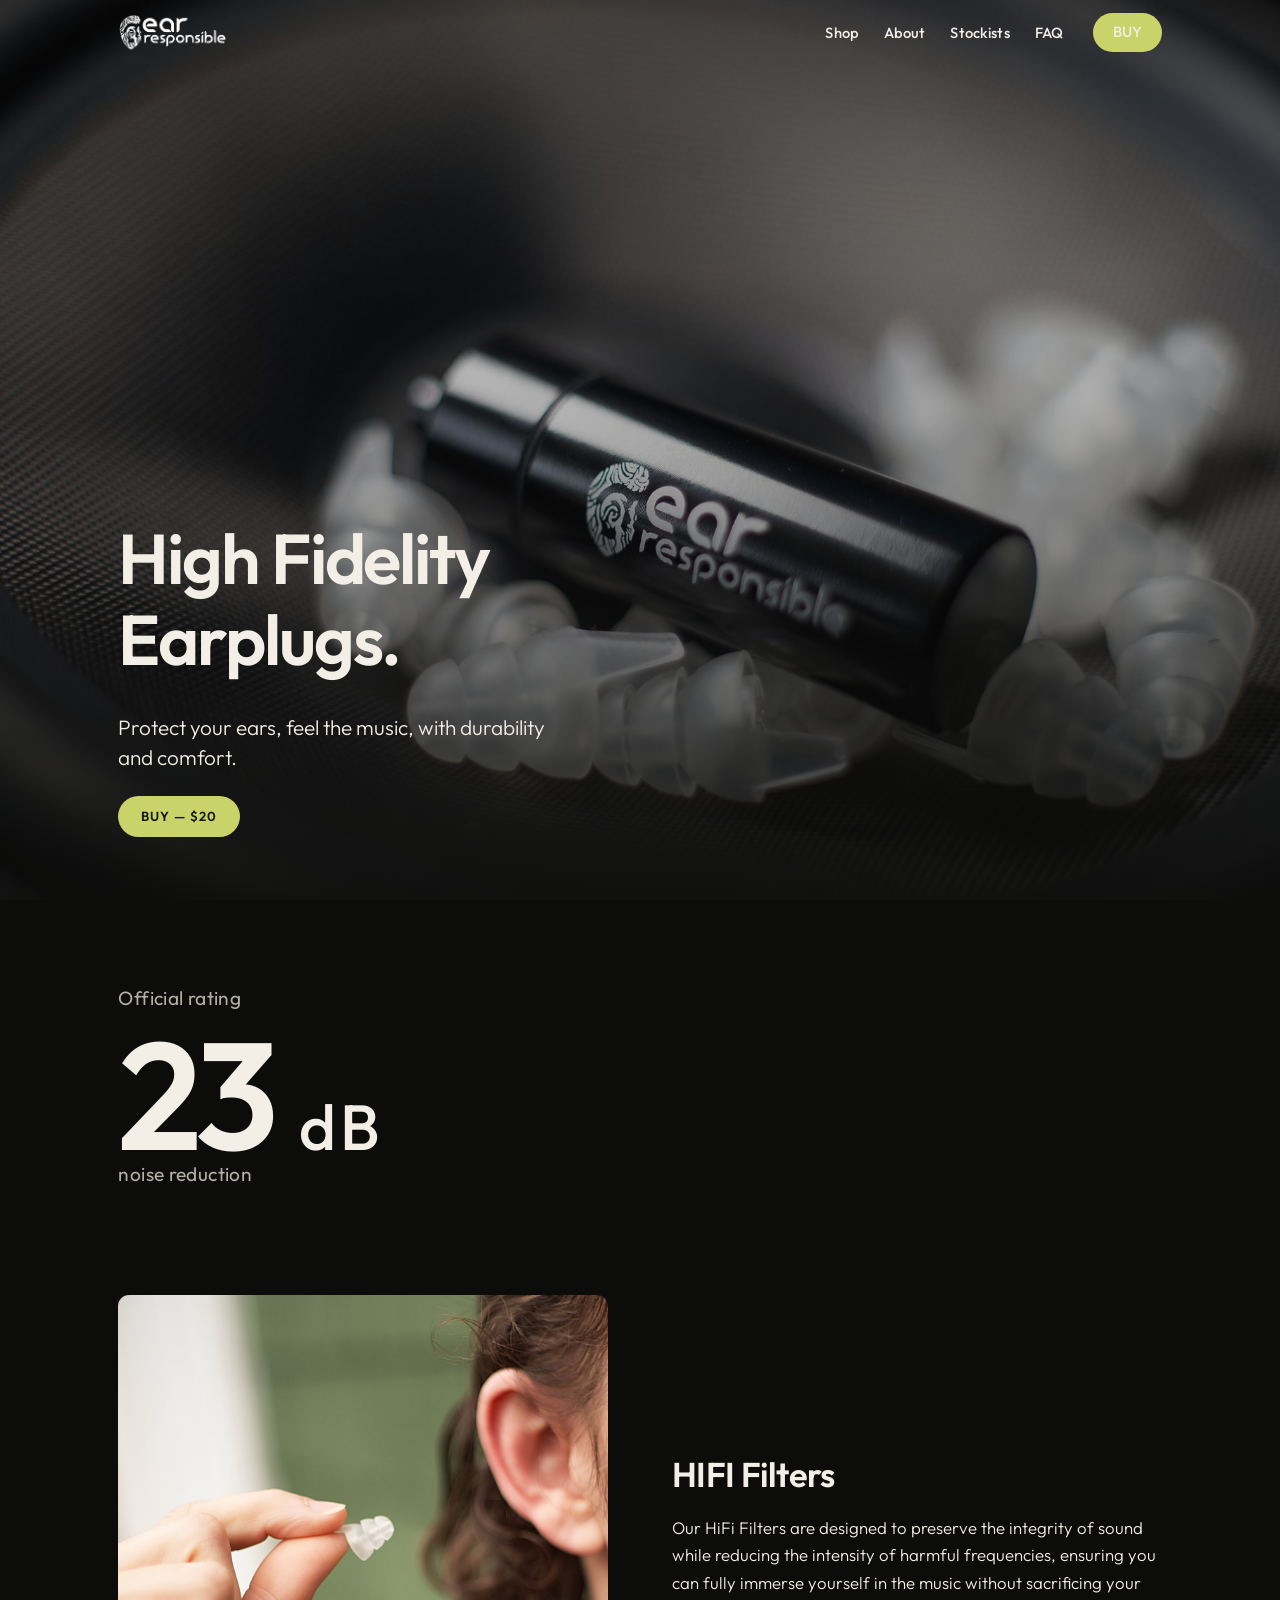
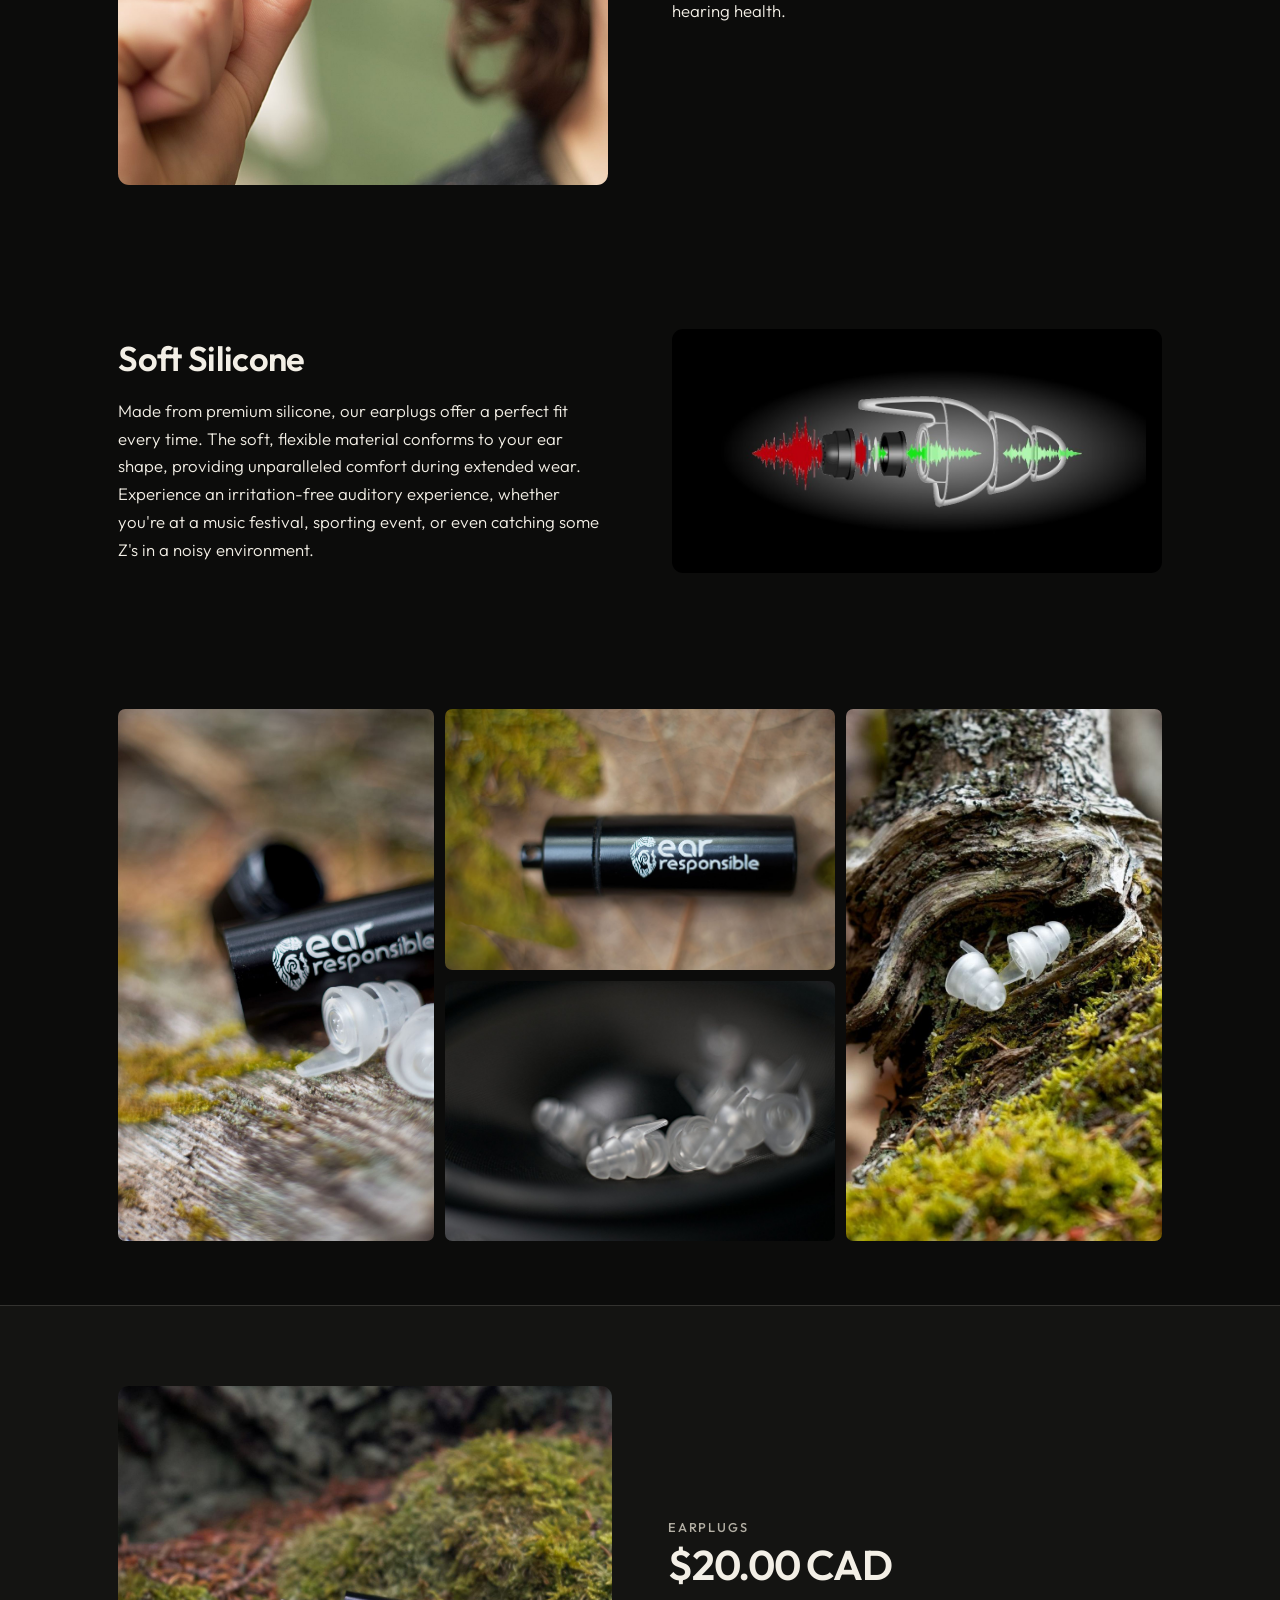
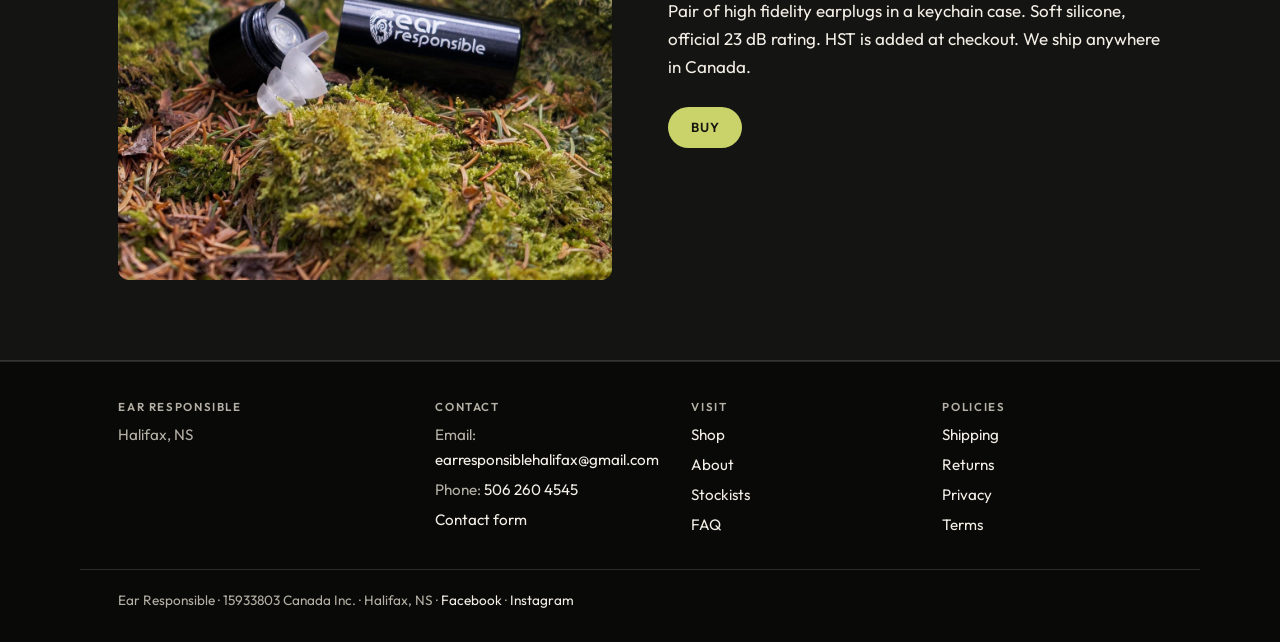
==== index.html @ 43ae49f6 "Publish the Ear Responsible site for GitHub Pages. Replace the placeholder README with the static si" ====
<!DOCTYPE html>
<html lang="en-CA">
<head>
  <meta charset="utf-8">
  <meta name="viewport" content="width=device-width, initial-scale=1">
  <title>Ear Responsible</title>
  <meta name="description" content="Protect your ears, feel the music, with durability and comfort.">
  <meta name="theme-color" content="#0c0c0b">
  <link rel="canonical" href="https://www.earresponsible.ca/">
  <link rel="icon" href="assets/favicon.ico" sizes="any">
  <link rel="icon" type="image/png" href="assets/favicon-32.png" sizes="32x32">
  <link rel="apple-touch-icon" href="assets/apple-touch-icon.png">
  <meta property="og:title" content="Ear Responsible">
  <meta property="og:description" content="Protect your ears, feel the music, with durability and comfort.">
  <meta property="og:type" content="website">
  <meta property="og:url" content="https://www.earresponsible.ca/">
  <meta property="og:image" content="https://www.earresponsible.ca/assets/hero.jpg">
  <meta name="twitter:card" content="summary_large_image">
  <link rel="stylesheet" href="css/styles.css">
  <script src="js/config.js"></script>
  <script src="js/site.js" defer></script>
</head>
<body class="home">
  <a class="skip-link" href="#content">Skip to content</a>
  <header class="site-header">
    <div class="header-inner">
      <a class="logo" href="">
        <img src="assets/logo.png" alt="Ear Responsible" width="900" height="311">
      </a>
      <a class="btn btn-accent header-buy js-buy" href="https://buy.stripe.com/9B6bJ2b3gdgSeiNeOy3F600">Buy</a>
      <button class="nav-toggle" type="button" aria-controls="site-nav" aria-expanded="false" aria-label="Open menu">
        <span class="nav-toggle-bar"></span>
        <span class="nav-toggle-bar"></span>
        <span class="nav-toggle-bar"></span>
      </button>
      <nav class="site-nav" id="site-nav" aria-label="Main">
        <a href="shop/">Shop</a>
        <a href="about/">About</a>
        <a href="stockists/">Stockists</a>
        <a href="faq/">FAQ</a>
        <a class="btn btn-accent js-buy" href="https://buy.stripe.com/9B6bJ2b3gdgSeiNeOy3F600">Buy</a>
      </nav>
    </div>
  </header>
  <main id="content">
    <section class="hero" aria-label="Featured">
      <img class="hero-img" src="assets/hero.jpg" width="1918" height="1280" alt="A black Ear Responsible keychain case and several clear earplugs sitting in a speaker cone." fetchpriority="high">
      <div class="hero-content wrap">
        <div class="hero-copy">
          <h1>High Fidelity Earplugs.</h1>
          <p class="lede">Protect your ears, feel the music, with durability and comfort.</p>
          <a class="btn btn-accent js-buy" href="https://buy.stripe.com/9B6bJ2b3gdgSeiNeOy3F600">Buy — $20</a>
        </div>
      </div>
    </section>

    <section class="claim">
      <div class="wrap">
        <p class="claim-kicker">Official rating</p>
        <p class="claim-num">23 <span>dB</span></p>
        <p class="claim-kicker">noise reduction</p>
      </div>
    </section>

    <section class="feature" aria-labelledby="hifi-heading">
      <div class="wrap feature-grid">
        <figure>
          <img src="assets/feature-hifi.jpg" width="1400" height="1400" alt="A hand holding a clear earplug beside someone’s ear." loading="lazy">
        </figure>
        <div class="feature-copy">
          <h2 id="hifi-heading">HIFI Filters</h2>
          <p>Our HiFi Filters are designed to preserve the integrity of sound while reducing the intensity of harmful frequencies, ensuring you can fully immerse yourself in the music without sacrificing your hearing health.</p>
        </div>
      </div>
    </section>

    <section class="feature" aria-labelledby="silicone-heading">
      <div class="wrap feature-grid feature-grid-reverse">
        <figure class="diagram">
          <img src="assets/diagram.jpg" width="1000" height="500" alt="Cutaway diagram of a filter earplug, with a red input waveform becoming a quieter green waveform." loading="lazy">
        </figure>
        <div class="feature-copy">
          <h2 id="silicone-heading">Soft Silicone</h2>
          <p>Made from premium silicone, our earplugs offer a perfect fit every time. The soft, flexible material conforms to your ear shape, providing unparalleled comfort during extended wear. Experience an irritation-free auditory experience, whether you're at a music festival, sporting event, or even catching some Z's in a noisy environment.</p>
        </div>
      </div>
    </section>

    <section class="gallery" aria-label="Photo gallery">
      <div class="wrap">
        <div class="gallery-grid">
          <figure class="tall">
            <img src="assets/gallery-moss-log.jpg" width="1200" height="1800" alt="The Ear Responsible case and earplugs on a mossy log.">
          </figure>
          <figure class="wide">
            <img src="assets/gallery-leaf.jpg" width="1598" height="1066" alt="A closed branded keychain case resting on a leaf.">
          </figure>
          <figure class="wide">
            <img src="assets/gallery-speaker.jpg" width="1600" height="1066" alt="Several clear earplugs sitting in a speaker cone.">
          </figure>
          <figure class="tall">
            <img src="assets/gallery-tree.jpg" width="1098" height="1274" alt="A pair of clear earplugs tucked into a mossy tree hollow.">
          </figure>
        </div>
      </div>
    </section>

    <section class="buy-band" aria-labelledby="buy-heading">
      <div class="wrap buy-band-grid">
        <figure>
          <img src="assets/product-main.jpg" width="1200" height="1200" alt="An open black keychain case on moss, with a pair of clear earplugs beside it.">
        </figure>
        <div>
          <p class="eyebrow" id="buy-heading">Earplugs</p>
          <p class="price">$20.00 CAD</p>
          <p>Pair of high fidelity earplugs in a keychain case. Soft silicone, official 23 dB rating. HST is added at checkout. We ship anywhere in Canada.</p>
          <a class="btn btn-accent js-buy" href="https://buy.stripe.com/9B6bJ2b3gdgSeiNeOy3F600">Buy</a>
        </div>
      </div>
    </section>
  </main>
  <footer class="site-footer">
    <div class="wrap footer-grid">
      <div>
        <h2>Ear Responsible</h2>
        <p>Halifax, NS</p>
      </div>
      <div>
        <h2>Contact</h2>
        <p>Email: <a href="mailto:earresponsiblehalifax@gmail.com">earresponsiblehalifax@gmail.com</a></p>
        <p>Phone: <a href="tel:+15062604545">506 260 4545</a></p>
        <p><a href="contact/">Contact form</a></p>
      </div>
      <div>
        <h2>Visit</h2>
        <ul class="footer-links">
          <li><a href="shop/">Shop</a></li>
          <li><a href="about/">About</a></li>
          <li><a href="stockists/">Stockists</a></li>
          <li><a href="faq/">FAQ</a></li>
        </ul>
      </div>
      <div>
        <h2>Policies</h2>
        <ul class="footer-links">
          <li><a href="shipping/">Shipping</a></li>
          <li><a href="returns/">Returns</a></li>
          <li><a href="privacy/">Privacy</a></li>
          <li><a href="terms/">Terms</a></li>
        </ul>
      </div>
    </div>
    <div class="wrap footer-bottom">
      <p>Ear Responsible · 15933803 Canada Inc. · Halifax, NS · <a href="https://www.facebook.com/earresponsiblehifi">Facebook</a> · <a href="https://www.instagram.com/_earresponsible_/">Instagram</a></p>
    </div>
  </footer>
</body>
</html>
---- css/styles.css ----
/* Ear Responsible — shared styles. Plain CSS, no build step. */

@font-face {
  font-family: "Outfit";
  font-style: normal;
  font-weight: 300 700;
  font-display: swap;
  src: url("../fonts/outfit-latin.woff2") format("woff2");
  unicode-range: U+0000-00FF, U+0131, U+0152-0153, U+02BB-02BC, U+02C6, U+02DA, U+02DC, U+0304, U+0308, U+0329, U+2000-206F, U+20AC, U+2122, U+2191, U+2193, U+2212, U+2215, U+FEFF, U+FFFD;
}

:root {
  --bg: #0c0c0b;
  --bg-2: #141412;
  --bg-3: #1d1c18;
  --text: #f3efe6;
  --muted: #b4b0a5;
  --line: rgba(243, 239, 230, 0.14);
  --accent: #c9d36a;
  --accent-hover: #d7e07e;
  --accent-ink: #16160f;
  --placeholder-bg: #241f12;
  --placeholder-line: #c4a035;
  --placeholder-text: #f0dc9a;
  --header-h: 4.15rem;
  --wrap: 70rem;
  --narrow: 42rem;
  --pad: clamp(1.15rem, 4.2vw, 2.4rem);
  --font: "Outfit", "Segoe UI", system-ui, sans-serif;
  --radius: 0.7rem;
  --shadow: 0 20px 50px rgba(0, 0, 0, 0.35);
}

*,
*::before,
*::after {
  box-sizing: border-box;
}

html {
  -webkit-text-size-adjust: 100%;
  scroll-behavior: smooth;
}

body {
  margin: 0;
  font-family: var(--font);
  font-weight: 400;
  font-size: 1.0625rem;
  line-height: 1.65;
  color: var(--text);
  background: var(--bg);
  min-height: 100svh;
  display: flex;
  flex-direction: column;
}

body.page {
  padding-top: var(--header-h);
}

img {
  max-width: 100%;
  height: auto;
  display: block;
}

a {
  color: var(--accent);
  text-decoration-thickness: 1px;
  text-underline-offset: 0.18em;
}

a:hover {
  color: var(--accent-hover);
}

h1, h2, h3, h4 {
  font-weight: 600;
  line-height: 1.15;
  letter-spacing: -0.02em;
  margin: 0 0 0.7em;
}

h1 { font-size: clamp(2rem, 6.4vw, 4.4rem); }
h2 { font-size: clamp(1.45rem, 3.2vw, 2.15rem); }
h3 { font-size: 1.1rem; }

p { margin: 0 0 1em; }
p:last-child { margin-bottom: 0; }

ul, ol { margin: 0 0 1em; padding-left: 1.2em; }

.wrap {
  width: min(var(--wrap), 100%);
  margin-inline: auto;
  padding-inline: var(--pad);
}

.narrow { width: min(var(--narrow), 100%); }

.visually-hidden {
  position: absolute;
  width: 1px;
  height: 1px;
  padding: 0;
  margin: -1px;
  overflow: hidden;
  clip: rect(0, 0, 0, 0);
  white-space: nowrap;
  border: 0;
}

.skip-link {
  position: absolute;
  left: var(--pad);
  top: -100px;
  z-index: 100;
  background: var(--accent);
  color: var(--accent-ink);
  padding: 0.55rem 0.9rem;
  border-radius: 999px;
  font-weight: 600;
  text-decoration: none;
}

.skip-link:focus {
  top: 0.6rem;
}

/* ---------- Buttons ---------- */

.btn {
  display: inline-flex;
  align-items: center;
  justify-content: center;
  gap: 0.45rem;
  padding: 0.8rem 1.35rem;
  border-radius: 999px;
  font-family: inherit;
  font-size: 0.82rem;
  font-weight: 600;
  letter-spacing: 0.08em;
  text-transform: uppercase;
  text-decoration: none;
  border: 1px solid transparent;
  cursor: pointer;
  line-height: 1;
  transition: background 0.15s ease, color 0.15s ease, border-color 0.15s ease, transform 0.15s ease;
}

.btn:hover { color: inherit; }

.btn-accent {
  background: var(--accent);
  color: var(--accent-ink);
}

.btn-accent:hover {
  background: var(--accent-hover);
  color: var(--accent-ink);
}

.btn-ghost {
  background: transparent;
  color: var(--text);
  border-color: rgba(243, 239, 230, 0.45);
}

.btn-ghost:hover {
  border-color: var(--text);
  color: var(--text);
  background: rgba(243, 239, 230, 0.06);
}

.btn:focus-visible,
.nav-toggle:focus-visible,
.site-nav a:focus-visible,
.product-thumbs button:focus-visible,
summary:focus-visible,
input:focus-visible,
textarea:focus-visible {
  outline: 2px solid var(--accent);
  outline-offset: 3px;
}

/* ---------- Header ---------- */

.site-header {
  position: fixed;
  inset: 0 0 auto 0;
  z-index: 50;
  height: var(--header-h);
  display: flex;
  align-items: center;
  background: transparent;
  transition: background 0.2s ease, border-color 0.2s ease, backdrop-filter 0.2s ease;
  border-bottom: 1px solid transparent;
}

body.page .site-header,
.site-header.is-scrolled,
body.nav-open .site-header {
  background: #0c0c0b;
  border-bottom-color: var(--line);
}

.header-inner {
  display: flex;
  align-items: center;
  gap: 0.75rem;
  width: min(var(--wrap), 100%);
  margin-inline: auto;
  padding-inline: var(--pad);
  height: 100%;
}

.logo {
  display: flex;
  align-items: center;
  flex: 0 0 auto;
  margin-right: auto;
  text-decoration: none;
}

.logo img {
  height: 2.05rem;
  width: auto;
}

.nav-toggle {
  display: inline-flex;
  flex-direction: column;
  justify-content: center;
  align-items: center;
  gap: 5px;
  width: 2.7rem;
  height: 2.7rem;
  padding: 0;
  border: 0;
  background: transparent;
  color: var(--text);
  cursor: pointer;
  border-radius: 0.4rem;
  order: 3;
}

.nav-toggle-bar {
  display: block;
  width: 1.15rem;
  height: 1.5px;
  background: currentColor;
  border-radius: 1px;
  transition: transform 0.2s ease, opacity 0.2s ease;
}

body.nav-open .nav-toggle-bar:nth-child(1) {
  transform: translateY(6.5px) rotate(45deg);
}
body.nav-open .nav-toggle-bar:nth-child(2) { opacity: 0; }
body.nav-open .nav-toggle-bar:nth-child(3) {
  transform: translateY(-6.5px) rotate(-45deg);
}

.header-buy {
  order: 2;
  padding: 0.62rem 1rem;
}

.site-nav {
  display: flex;
  align-items: center;
}

.site-nav a {
  color: var(--text);
  text-decoration: none;
  font-size: 0.92rem;
  font-weight: 500;
  letter-spacing: 0.01em;
}

.site-nav a:hover,
.site-nav a[aria-current="page"] {
  color: var(--accent);
}

/* Mobile drawer */
@media (max-width: 799px) {
  .site-nav {
    position: fixed;
    top: var(--header-h);
    left: 0;
    right: 0;
    bottom: 0;
    height: calc(100svh - var(--header-h));
    background: #0c0c0b;
    flex-direction: column;
    align-items: stretch;
    justify-content: flex-start;
    padding: 1rem var(--pad) 2rem;
    gap: 0;
    transform: translateY(-0.5rem);
    opacity: 0;
    pointer-events: none;
    transition: opacity 0.2s ease, transform 0.2s ease;
  }

  body.nav-open .site-nav {
    opacity: 1;
    transform: none;
    pointer-events: auto;
  }

  .site-nav a {
    padding: 0.95rem 0;
    border-bottom: 1px solid var(--line);
    font-size: 1.15rem;
  }

  .site-nav .btn { display: none; }
}

@media (min-width: 800px) {
  .nav-toggle { display: none; }
  .header-buy { display: none; }
  .logo img { height: 2.35rem; }

  .site-nav {
    order: 2;
    gap: 1.55rem;
    margin-left: auto;
  }

  .site-nav .btn {
    margin-left: 0.35rem;
    padding: 0.68rem 1.15rem;
  }
}

/* ---------- Hero ---------- */

.hero {
  position: relative;
  min-height: 100svh;
  display: flex;
  align-items: flex-end;
  color: var(--text);
  overflow: hidden;
}

.hero-img {
  position: absolute;
  inset: 0;
  width: 100%;
  height: 100%;
  object-fit: cover;
  object-position: 58% 50%;
}

.hero::after {
  content: "";
  position: absolute;
  inset: 0;
  background:
    linear-gradient(to top, rgba(12, 12, 11, 0.92) 0%, rgba(12, 12, 11, 0.45) 38%, rgba(12, 12, 11, 0.18) 70%, rgba(12, 12, 11, 0.28) 100%);
  pointer-events: none;
}

.hero-content {
  position: relative;
  z-index: 1;
  padding-top: calc(var(--header-h) + 2rem);
  padding-bottom: clamp(2.2rem, 7vh, 4.5rem);
  max-width: 44rem;
  margin: 0;
  margin-right: auto;
}

.hero-content.wrap { margin-left: auto; margin-right: auto; max-width: var(--wrap); }

.hero-copy { max-width: 36rem; }

.hero h1 {
  margin: 0 0 0.45em;
  font-weight: 600;
  letter-spacing: -0.03em;
  text-wrap: balance;
}

.hero .lede {
  font-size: clamp(1.05rem, 2.2vw, 1.3rem);
  font-weight: 300;
  color: var(--text);
  max-width: 28rem;
  margin-bottom: 1.5rem;
  line-height: 1.45;
}

/* ---------- Claim / features ---------- */

.claim {
  padding: clamp(2.8rem, 7vw, 5.2rem) 0 clamp(1.2rem, 3vw, 2rem);
  text-align: left;
}

.claim-kicker {
  margin: 0;
  font-size: clamp(1rem, 2vw, 1.2rem);
  font-weight: 400;
  color: var(--muted);
  letter-spacing: 0.02em;
}

.claim-num {
  margin: 0.1em 0 0;
  font-size: clamp(4.4rem, 18vw, 9.5rem);
  font-weight: 600;
  line-height: 0.85;
  letter-spacing: -0.05em;
  color: var(--text);
}

.claim-num span {
  font-size: 0.42em;
  letter-spacing: 0.06em;
  font-weight: 500;
  margin-left: 0.08em;
}

.feature {
  padding: clamp(2.5rem, 6vw, 4.5rem) 0;
}

.feature-grid {
  display: grid;
  gap: 1.6rem 3rem;
  align-items: center;
}

.feature figure {
  margin: 0;
  border-radius: var(--radius);
  overflow: hidden;
  background: var(--bg-2);
}

.feature figure img {
  width: 100%;
  height: auto;
  aspect-ratio: 1 / 1;
  object-fit: cover;
}

.feature .diagram img {
  aspect-ratio: 2 / 1;
  object-fit: contain;
  background: #000;
  padding: 0.5rem 0;
}

.feature h2 { margin-bottom: 0.55em; }

.feature-copy p {
  color: var(--text);
  font-weight: 300;
  font-size: 1.05rem;
}

@media (min-width: 800px) {
  .feature-grid {
    grid-template-columns: 1fr 1fr;
    gap: 2.5rem 4rem;
  }

  .feature-grid-reverse .feature-copy { order: 1; }
  .feature-grid-reverse figure { order: 2; }
}

/* ---------- Gallery ---------- */

.gallery {
  padding: clamp(2rem, 6vw, 4rem) 0;
}

.gallery-grid {
  display: grid;
  grid-template-columns: 1fr 1fr;
  grid-template-areas:
    "a b"
    "a d"
    "c c";
  gap: 0.55rem;
}

.gallery-grid figure {
  margin: 0;
  overflow: hidden;
  border-radius: 0.45rem;
  background: var(--bg-2);
}

.gallery-grid figure:nth-child(1) { grid-area: a; }
.gallery-grid figure:nth-child(2) { grid-area: b; }
.gallery-grid figure:nth-child(3) { grid-area: d; }
.gallery-grid figure:nth-child(4) { grid-area: c; }

.gallery-grid img {
  width: 100%;
  height: auto;
  object-fit: cover;
  display: block;
}

.gallery-grid .tall {
  display: flex;
  min-height: 0;
}

.gallery-grid .tall img {
  flex: 1;
  width: 100%;
  height: 100%;
  object-fit: cover;
  aspect-ratio: auto;
}

.gallery-grid .wide img { aspect-ratio: 3 / 2; }

/* Full-width tree photo on small screens */
.gallery-grid figure:nth-child(4) img {
  aspect-ratio: 4 / 3;
  height: auto;
  flex: none;
}

@media (min-width: 800px) {
  .gallery-grid {
    grid-template-columns: 1.05fr 1.3fr 1.05fr;
    grid-template-areas:
      "a b c"
      "a d c";
    gap: 0.7rem;
  }
  .gallery-grid figure:nth-child(4) {
    display: flex;
    min-height: 0;
  }
  .gallery-grid figure:nth-child(4) img {
    aspect-ratio: auto;
    flex: 1;
    height: 100%;
  }
}

/* ---------- Buy band ---------- */

.buy-band {
  padding: clamp(2.5rem, 7vw, 5rem) 0;
  background: var(--bg-2);
  border-top: 1px solid var(--line);
  border-bottom: 1px solid var(--line);
}

.buy-band-grid {
  display: grid;
  gap: 1.8rem;
  align-items: center;
}

.buy-band figure {
  margin: 0;
  border-radius: var(--radius);
  overflow: hidden;
}

.buy-band img {
  width: 100%;
  aspect-ratio: 1 / 1;
  object-fit: cover;
}

.eyebrow {
  margin: 0 0 0.35rem;
  font-size: 0.8rem;
  letter-spacing: 0.14em;
  text-transform: uppercase;
  color: var(--muted);
  font-weight: 500;
}

.price {
  margin: 0 0 0.7rem;
  font-size: clamp(1.8rem, 4vw, 2.6rem);
  font-weight: 600;
  letter-spacing: -0.03em;
  line-height: 1;
}

.buy-band .btn { margin-top: 0.6rem; }

@media (min-width: 800px) {
  .buy-band-grid {
    grid-template-columns: 1fr 1fr;
    gap: 3.5rem;
  }
}

/* ---------- Page heads ---------- */

.page-head {
  padding: clamp(2rem, 5vw, 3.4rem) 0 0.4rem;
}

.page-head h1 { margin-bottom: 0.25em; }

.prose {
  padding: 0.5rem 0 3.5rem;
}

.prose .wrap.narrow,
.prose.narrow { width: min(var(--narrow), 100%); }

/* ---------- About layout ---------- */

.about-layout {
  display: grid;
  gap: 1.8rem;
  padding-bottom: 3.5rem;
}

.about-layout figure {
  margin: 0;
  border-radius: var(--radius);
  overflow: hidden;
}

.about-layout img {
  width: 100%;
  aspect-ratio: 3 / 2;
  object-fit: cover;
}

.about-copy p {
  font-size: 1.12rem;
  font-weight: 300;
  line-height: 1.7;
}

@media (min-width: 800px) {
  .about-layout {
    grid-template-columns: 1fr 1fr;
    gap: 3rem;
    align-items: center;
    padding-bottom: 5rem;
  }
}

/* ---------- Shop ---------- */

.product {
  display: grid;
  gap: 1.8rem;
  padding: 0.4rem 0 3.5rem;
}

.product-gallery { margin: 0; }

.product-stage {
  margin: 0;
  border-radius: var(--radius);
  overflow: hidden;
  background: var(--bg-2);
}

.product-stage img {
  width: 100%;
  aspect-ratio: 1 / 1;
  object-fit: cover;
}

.product-thumbs {
  display: flex;
  gap: 0.5rem;
  margin-top: 0.55rem;
}

.product-thumbs button {
  flex: 0 0 4.6rem;
  padding: 0;
  border: 2px solid transparent;
  border-radius: 0.45rem;
  overflow: hidden;
  background: var(--bg-2);
  cursor: pointer;
}

.product-thumbs button[aria-current="true"] {
  border-color: var(--accent);
}

.product-thumbs img {
  width: 100%;
  aspect-ratio: 1 / 1;
  object-fit: cover;
}

.product-info .desc {
  font-size: 1.12rem;
  font-weight: 300;
  margin-bottom: 1.2rem;
}

.custom-orders {
  margin-top: 2rem;
  padding-top: 1.4rem;
  border-top: 1px solid var(--line);
}

.custom-orders h2 {
  font-size: 0.8rem;
  letter-spacing: 0.14em;
  text-transform: uppercase;
  color: var(--muted);
  margin-bottom: 0.4rem;
}

@media (min-width: 800px) {
  .product {
    grid-template-columns: 1.1fr 0.9fr;
    gap: 3rem;
    align-items: start;
    padding-bottom: 5rem;
  }
  .product-info { position: sticky; top: calc(var(--header-h) + 1.4rem); }
}

/* ---------- FAQ ---------- */

.faq-list {
  display: flex;
  flex-direction: column;
  gap: 0.55rem;
  padding: 0.4rem 0 3.5rem;
}

.faq-list details {
  background: var(--bg-2);
  border: 1px solid var(--line);
  border-radius: var(--radius);
  padding: 0.15rem 0;
}

.faq-list summary {
  cursor: pointer;
  list-style: none;
  padding: 1rem 1.15rem;
  font-weight: 500;
  font-size: 1.05rem;
}

.faq-list summary::-webkit-details-marker { display: none; }

.faq-list summary::after {
  content: "+";
  float: right;
  color: var(--accent);
  font-weight: 400;
  font-size: 1.3rem;
  line-height: 1;
}

.faq-list details[open] summary::after { content: "–"; }

.faq-list details > *:not(summary) {
  padding: 0 1.15rem 1.15rem;
  color: var(--text);
  font-weight: 300;
}

/* ---------- Contact ---------- */

.contact-layout {
  display: grid;
  gap: 2rem;
  padding-bottom: 3.5rem;
}

.contact-details {
  list-style: none;
  padding: 0;
  margin: 0 0 1.4rem;
}

.contact-details li {
  margin: 0 0 0.7rem;
}

.contact-details .label {
  display: block;
  font-size: 0.75rem;
  letter-spacing: 0.1em;
  text-transform: uppercase;
  color: var(--muted);
}

.contact-details a,
.contact-details .plain {
  color: var(--text);
  text-decoration: none;
  font-size: 1.15rem;
}

.contact-details a:hover { color: var(--accent); }

.contact-photo {
  margin: 0;
  border-radius: var(--radius);
  overflow: hidden;
}

.contact-photo img {
  width: 100%;
  aspect-ratio: 3 / 2;
  object-fit: cover;
}

.contact-form {
  display: grid;
  gap: 0.85rem;
  margin-top: 0.4rem;
}

.contact-form label {
  display: grid;
  gap: 0.3rem;
  font-size: 0.88rem;
  font-weight: 500;
}

.contact-form input,
.contact-form textarea {
  font: inherit;
  font-size: 1rem;
  color: var(--text);
  background: var(--bg-3);
  border: 1px solid var(--line);
  border-radius: 0.45rem;
  padding: 0.7rem 0.8rem;
  width: 100%;
}

.contact-form textarea { min-height: 8.5rem; resize: vertical; }

.form-fallback {
  margin-top: 1rem;
  color: var(--muted);
  font-size: 0.95rem;
}

@media (min-width: 800px) {
  .contact-layout {
    grid-template-columns: 1fr 1fr;
    gap: 3.5rem;
    align-items: start;
    padding-bottom: 5rem;
  }
}

/* ---------- Placeholders ---------- */

.placeholder {
  background: var(--placeholder-bg);
  border: 1px dashed var(--placeholder-line);
  color: var(--placeholder-text);
  border-radius: var(--radius);
  padding: 0.9rem 1rem;
  margin: 1rem 0;
  font-size: 0.95rem;
}

.placeholder strong {
  display: inline;
  letter-spacing: 0.04em;
  text-transform: uppercase;
  font-size: 0.72rem;
  font-weight: 600;
  margin-right: 0.4rem;
}

.placeholder p { margin: 0; }

.stockist-list {
  list-style: none;
  padding: 0;
  margin: 0 0 1.5rem;
}

.stockist-list li {
  padding: 1rem 0;
  border-bottom: 1px solid var(--line);
}

/* ---------- Footer ---------- */

.site-footer {
  margin-top: auto;
  background: #090908;
  border-top: 1px solid var(--line);
  padding: 2.4rem 0 1.6rem;
  color: var(--muted);
  font-size: 0.95rem;
}

.footer-grid {
  display: grid;
  gap: 1.6rem 2rem;
}

.site-footer h2 {
  font-size: 0.72rem;
  letter-spacing: 0.14em;
  text-transform: uppercase;
  color: var(--muted);
  margin: 0 0 0.55rem;
  font-weight: 600;
}

.site-footer p { margin: 0 0 0.3rem; }

.site-footer a {
  color: var(--text);
  text-decoration: none;
}

.site-footer a:hover { color: var(--accent); }

.footer-links {
  list-style: none;
  padding: 0;
  margin: 0;
  display: grid;
  gap: 0.3rem;
}

.footer-bottom {
  margin-top: 2rem;
  padding-top: 1.2rem;
  border-top: 1px solid var(--line);
  display: flex;
  flex-wrap: wrap;
  gap: 0.4rem 1.2rem;
  justify-content: space-between;
  font-size: 0.85rem;
}

@media (min-width: 720px) {
  .footer-grid {
    grid-template-columns: 1.3fr 1fr 1fr 1fr;
  }
}

/* ---------- Thanks ---------- */

.thanks-panel {
  padding: 0.5rem 0 4rem;
}

/* ---------- Utilities ---------- */

.cta-row {
  display: flex;
  flex-wrap: wrap;
  gap: 0.7rem;
  margin-top: 1.1rem;
}

@media (prefers-reduced-motion: reduce) {
  html { scroll-behavior: auto; }
  *, *::before, *::after {
    transition: none !important;
    animation: none !important;
  }
}


.about-layout h1,
.contact-layout h1 {
  margin-bottom: 0.55em;
}

@media (min-width: 800px) {
  .about-layout { padding-top: clamp(2rem, 5vw, 3.4rem); }
  .contact-layout { padding-top: clamp(2rem, 5vw, 3.4rem); }
}
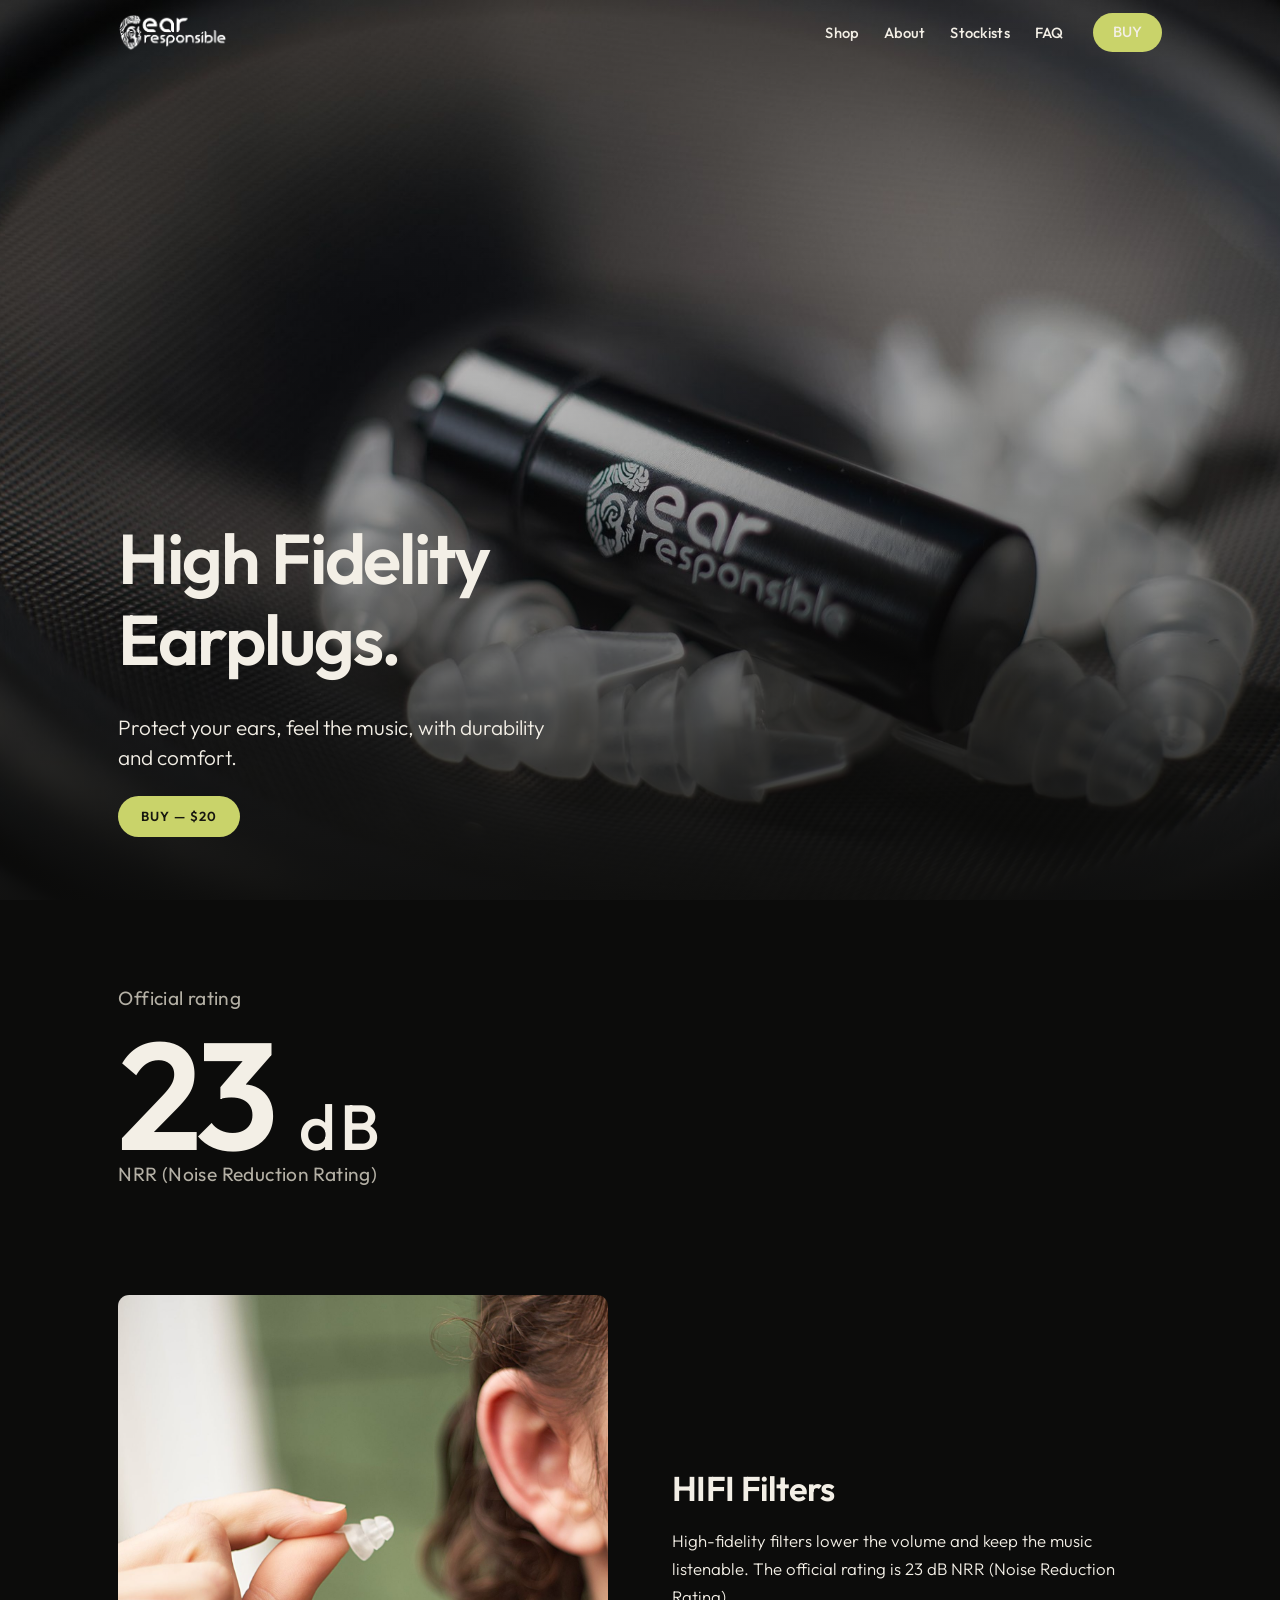
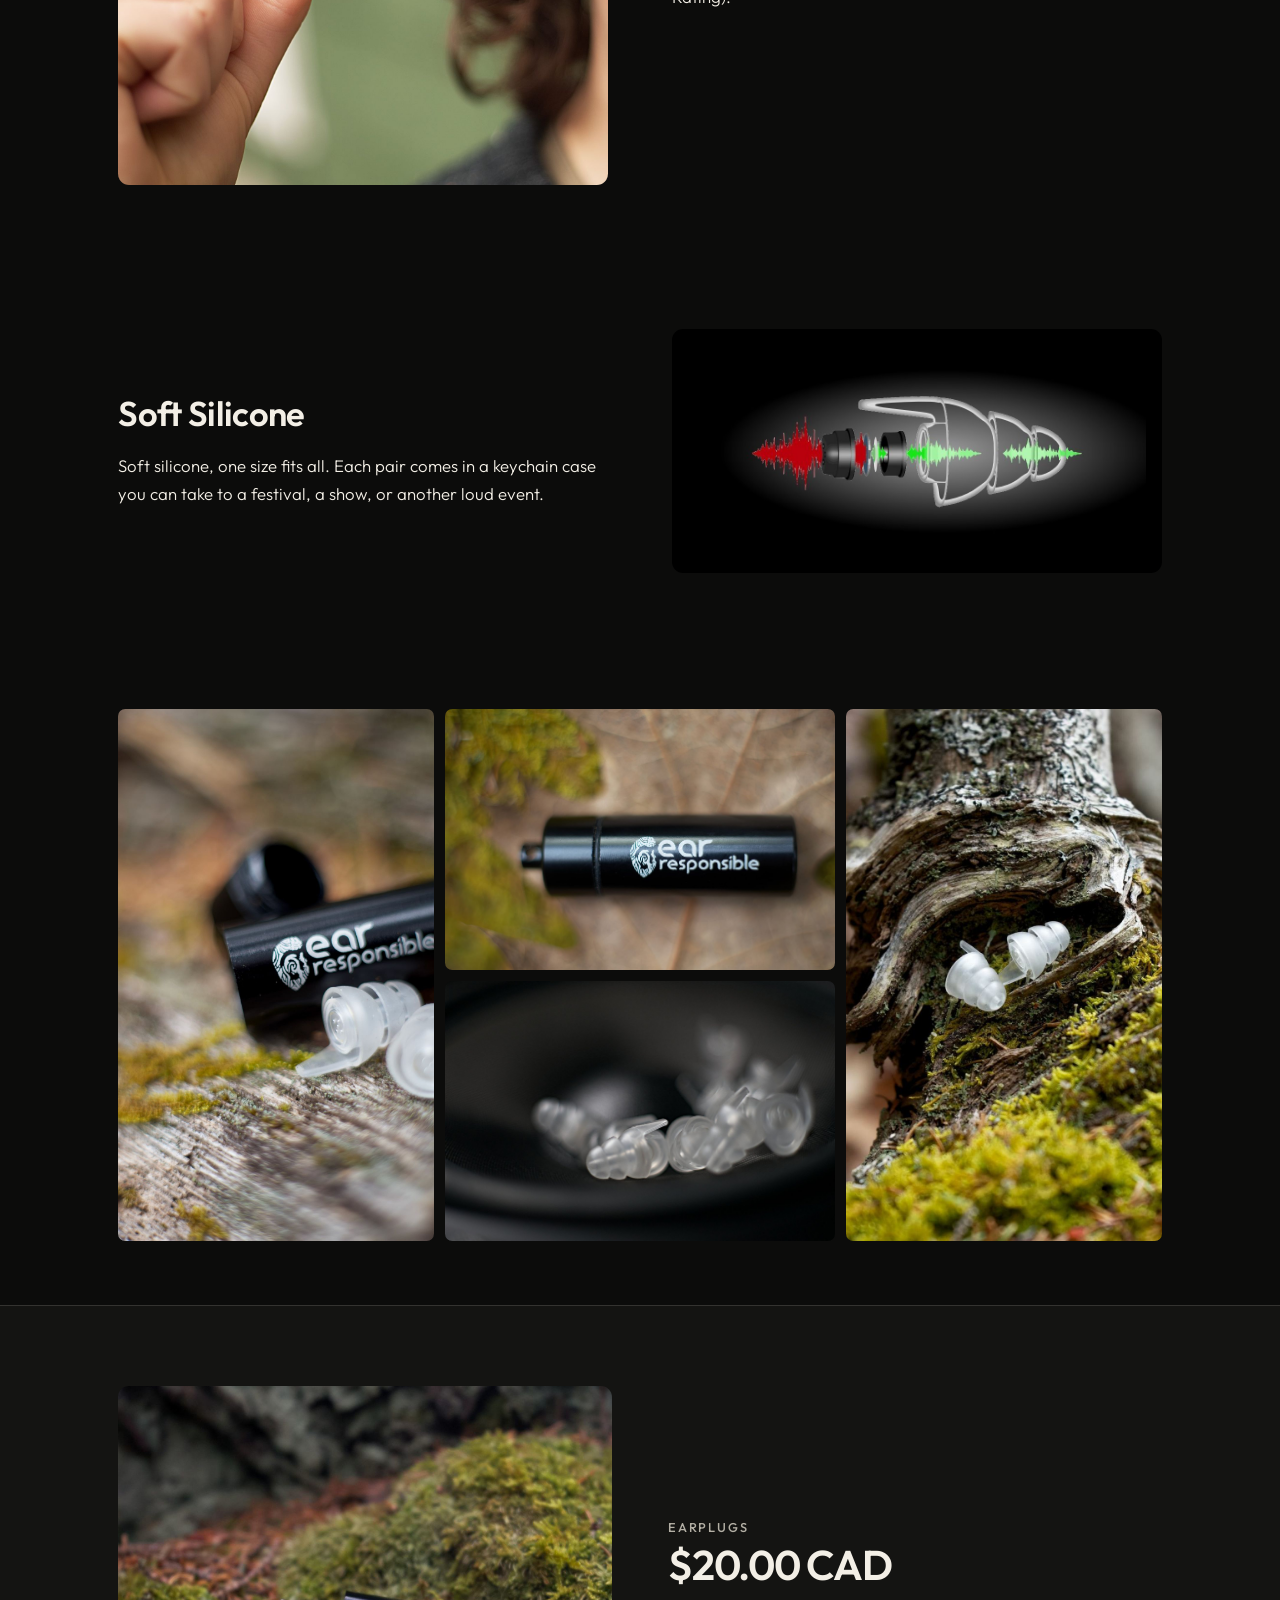
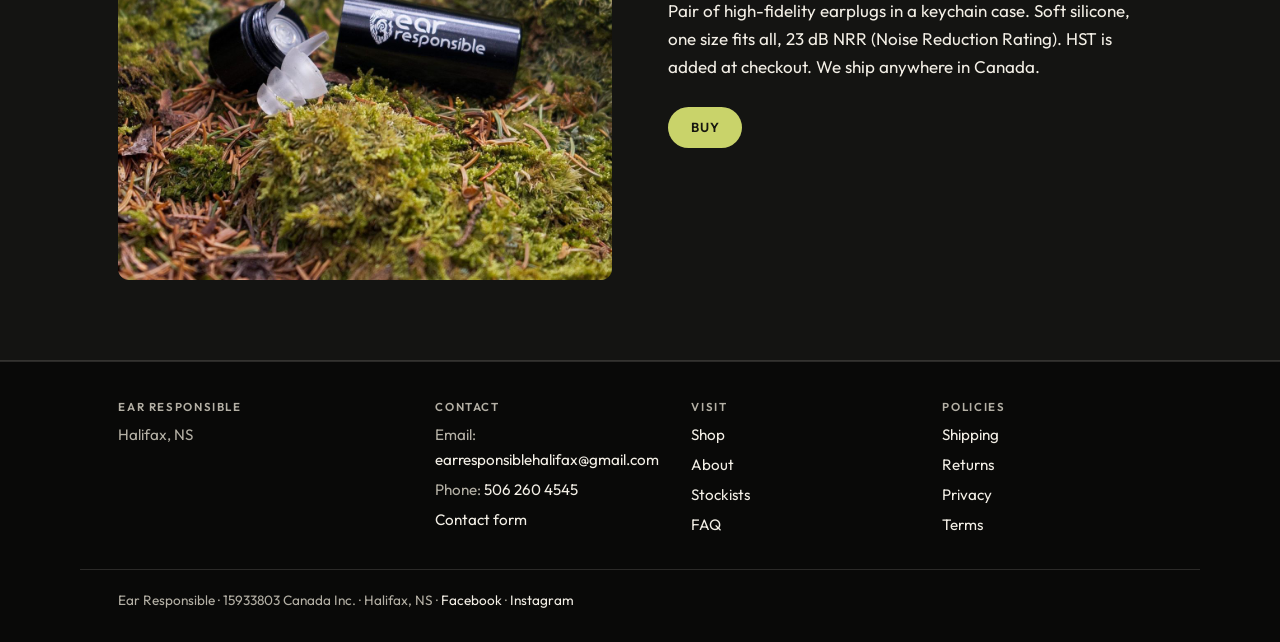
==== commit 2697a457: "Update product copy from the owner's answers. Label the rating 23 dB NRR, state one size fits all an" ====
--- a/index.html
+++ b/index.html
@@ -58,7 +58,7 @@
       <div class="wrap">
         <p class="claim-kicker">Official rating</p>
         <p class="claim-num">23 <span>dB</span></p>
-        <p class="claim-kicker">noise reduction</p>
+        <p class="claim-kicker">NRR (Noise Reduction Rating)</p>
       </div>
     </section>
 
@@ -69,7 +69,7 @@
         </figure>
         <div class="feature-copy">
           <h2 id="hifi-heading">HIFI Filters</h2>
-          <p>Our HiFi Filters are designed to preserve the integrity of sound while reducing the intensity of harmful frequencies, ensuring you can fully immerse yourself in the music without sacrificing your hearing health.</p>
+          <p>High-fidelity filters lower the volume and keep the music listenable. The official rating is 23 dB NRR (Noise Reduction Rating).</p>
         </div>
       </div>
     </section>
@@ -81,7 +81,7 @@
         </figure>
         <div class="feature-copy">
           <h2 id="silicone-heading">Soft Silicone</h2>
-          <p>Made from premium silicone, our earplugs offer a perfect fit every time. The soft, flexible material conforms to your ear shape, providing unparalleled comfort during extended wear. Experience an irritation-free auditory experience, whether you're at a music festival, sporting event, or even catching some Z's in a noisy environment.</p>
+          <p>Soft silicone, one size fits all. Each pair comes in a keychain case you can take to a festival, a show, or another loud event.</p>
         </div>
       </div>
     </section>
@@ -113,7 +113,7 @@
         <div>
           <p class="eyebrow" id="buy-heading">Earplugs</p>
           <p class="price">$20.00 CAD</p>
-          <p>Pair of high fidelity earplugs in a keychain case. Soft silicone, official 23 dB rating. HST is added at checkout. We ship anywhere in Canada.</p>
+          <p>Pair of high-fidelity earplugs in a keychain case. Soft silicone, one size fits all, 23 dB NRR (Noise Reduction Rating). HST is added at checkout. We ship anywhere in Canada.</p>
           <a class="btn btn-accent js-buy" href="https://buy.stripe.com/9B6bJ2b3gdgSeiNeOy3F600">Buy</a>
         </div>
       </div>
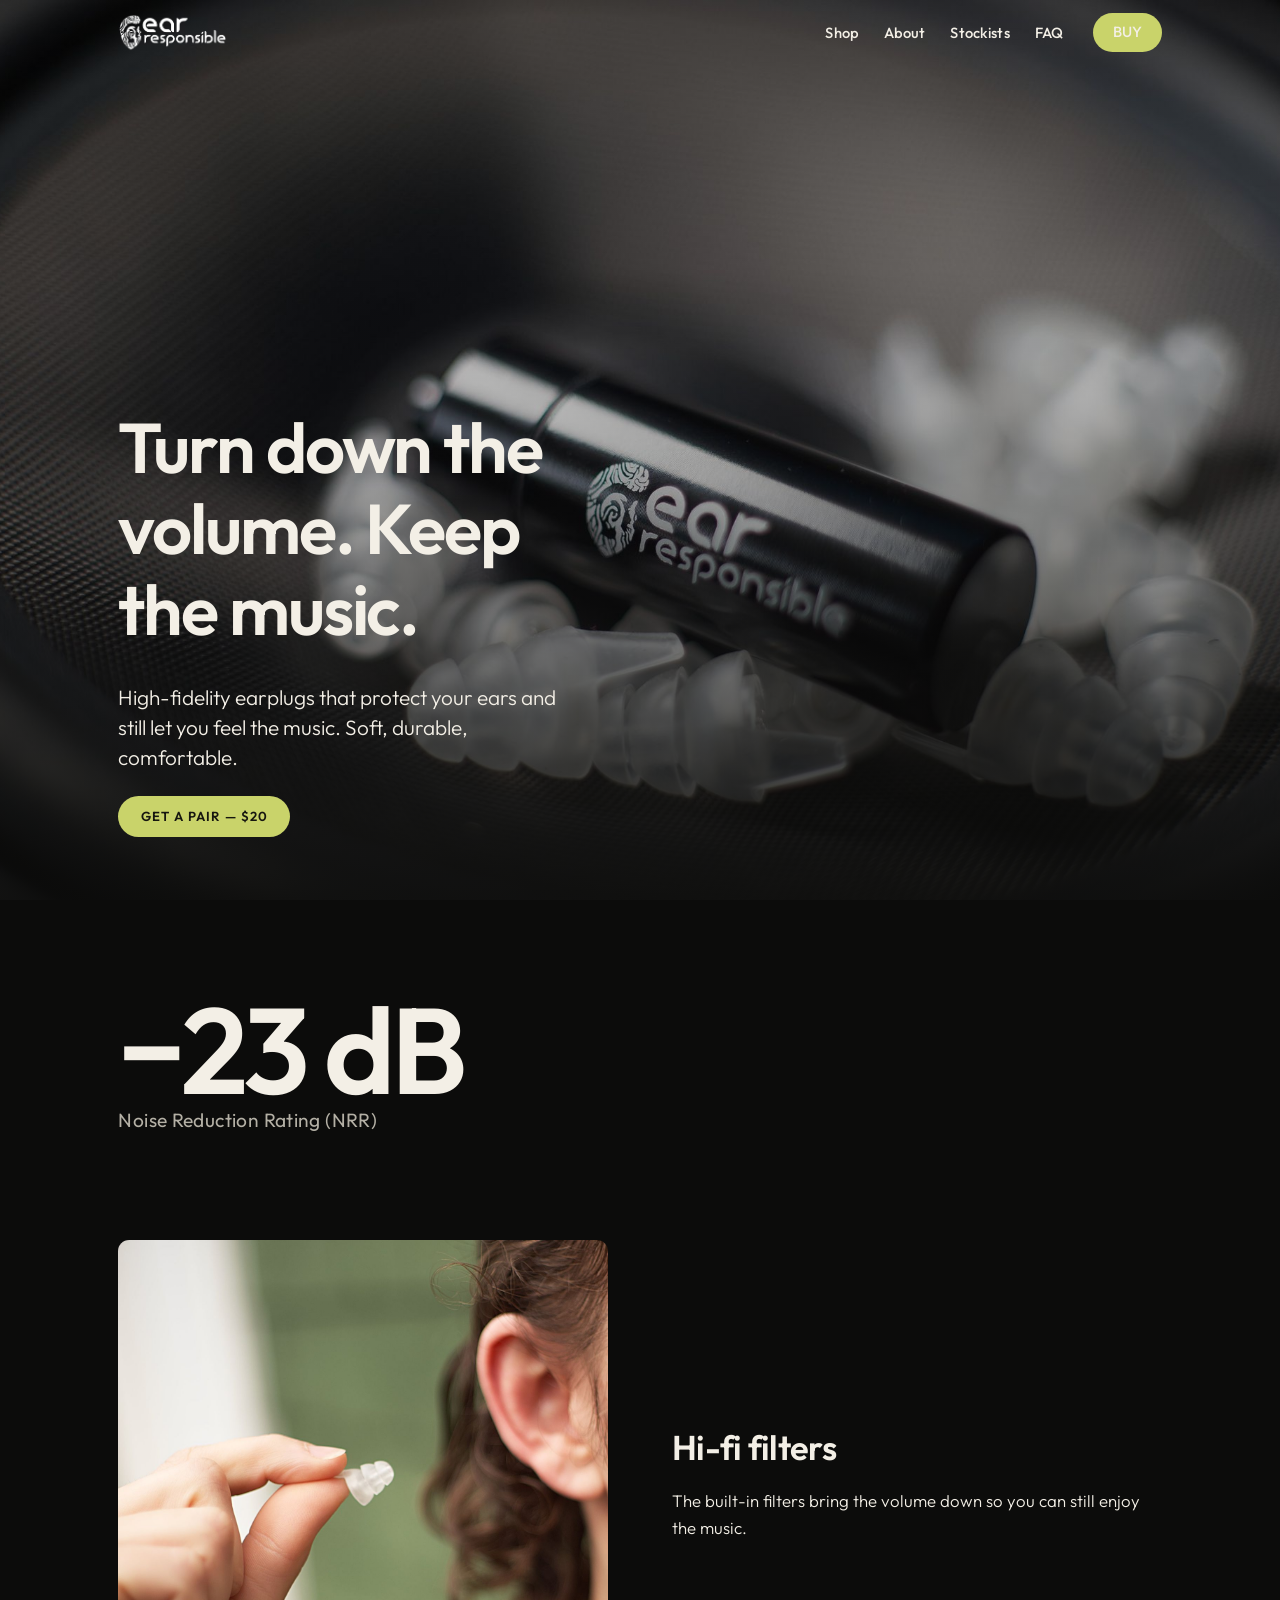
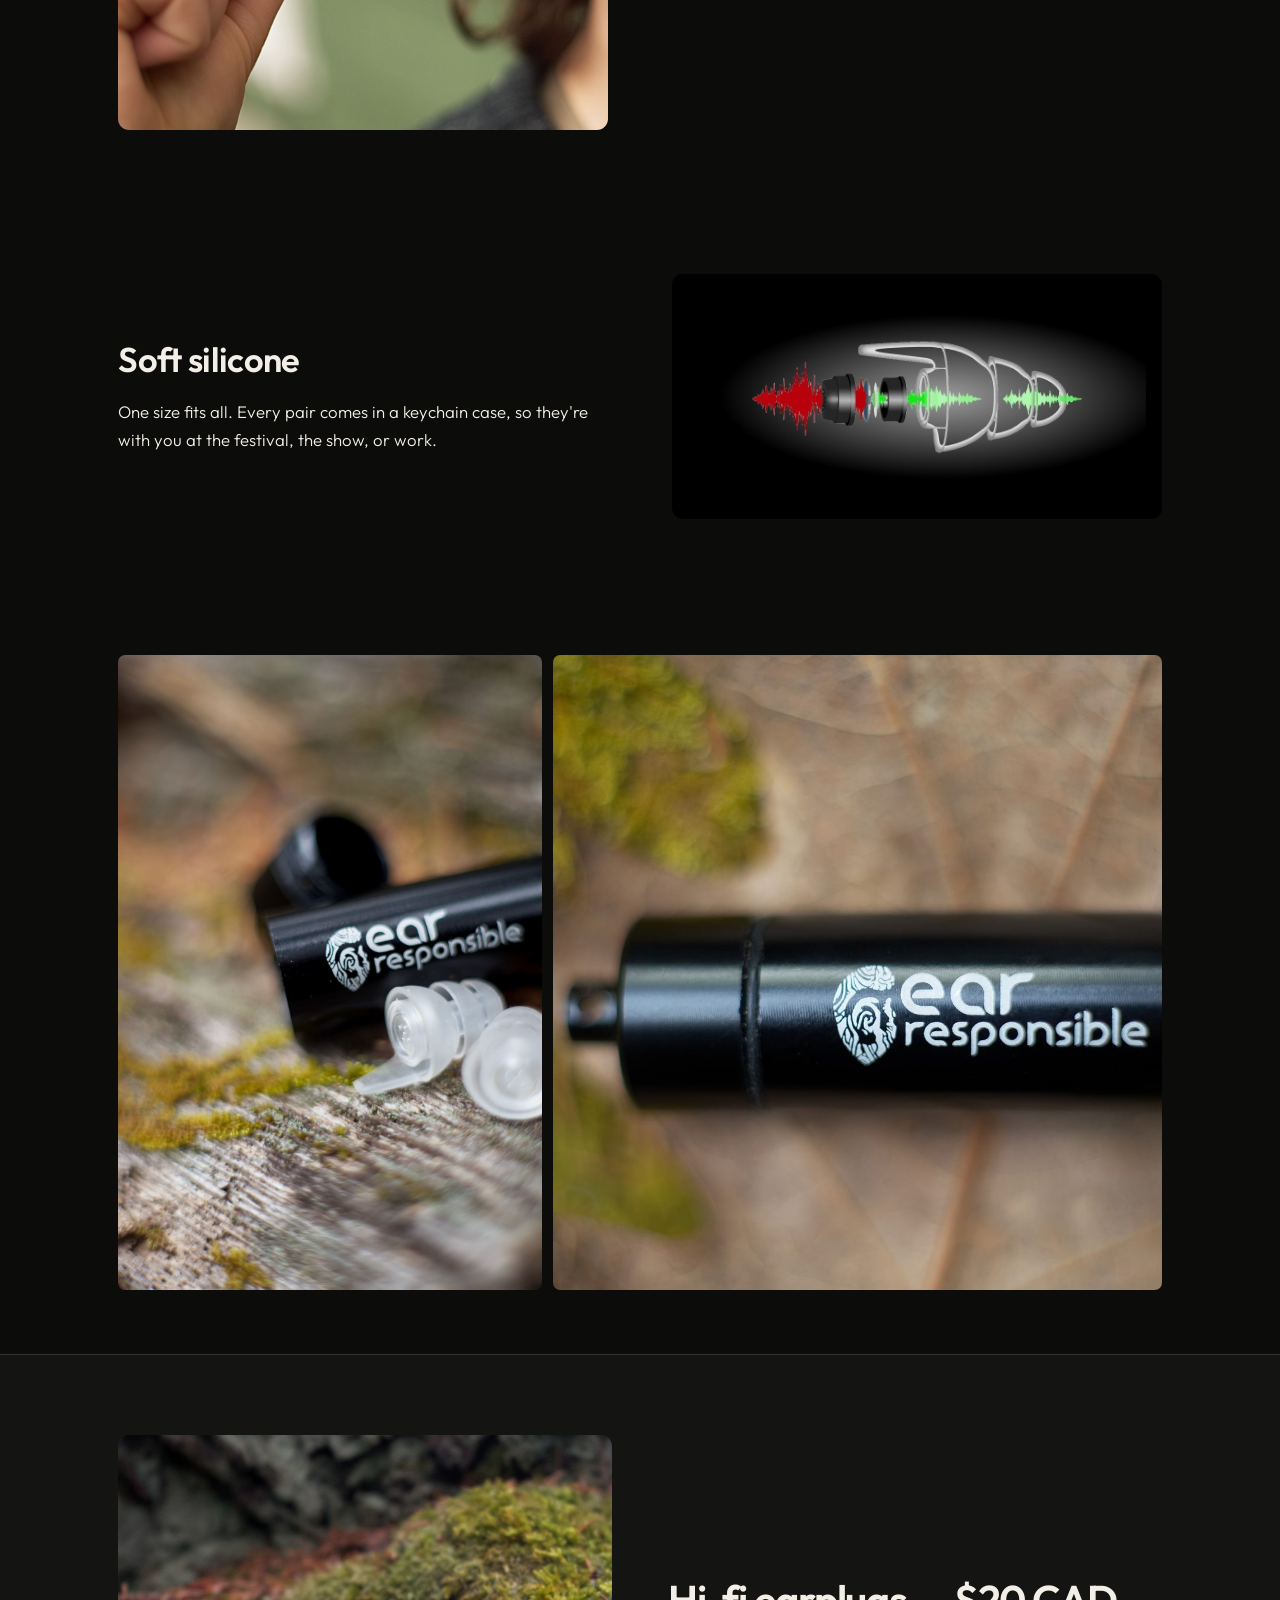
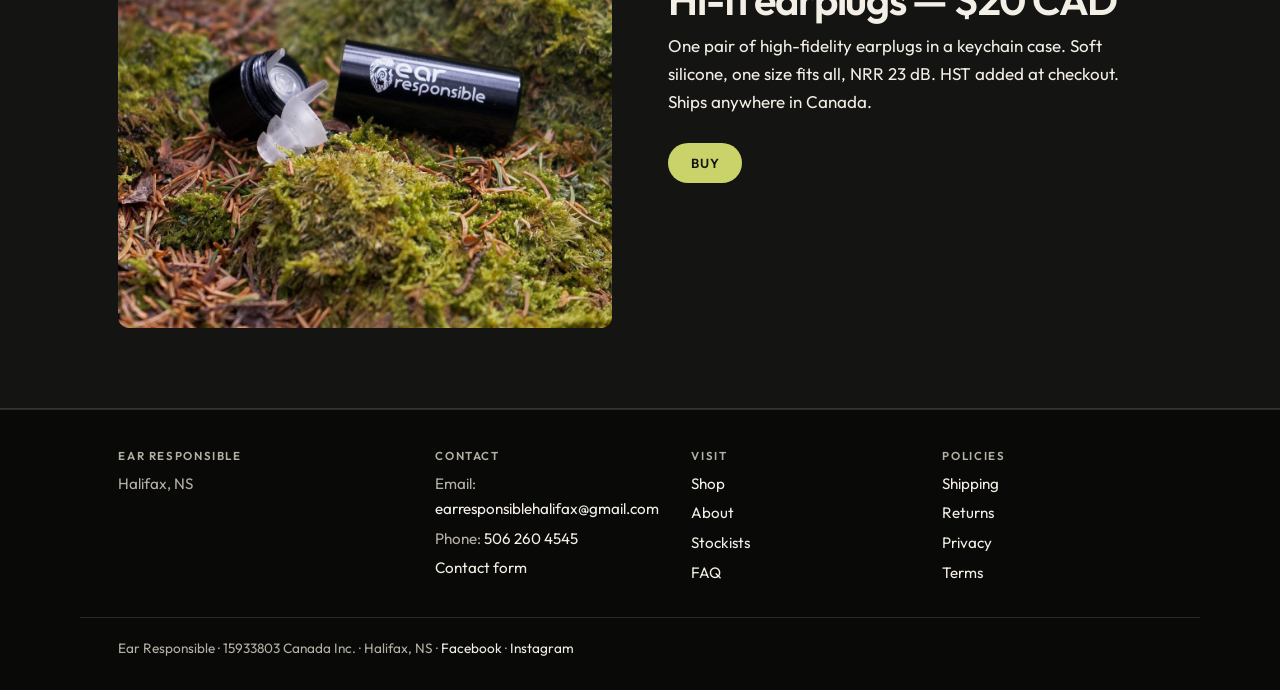
==== commit 8b85c079: "Use Neil's approved copy and cut the home gallery to two photos. The home, about, contact, and FAQ p" ====
--- a/index.html
+++ b/index.html
@@ -4,14 +4,14 @@
   <meta charset="utf-8">
   <meta name="viewport" content="width=device-width, initial-scale=1">
   <title>Ear Responsible</title>
-  <meta name="description" content="Protect your ears, feel the music, with durability and comfort.">
+  <meta name="description" content="High-fidelity earplugs that protect your ears and still let you feel the music. Soft, durable, comfortable.">
   <meta name="theme-color" content="#0c0c0b">
   <link rel="canonical" href="https://www.earresponsible.ca/">
   <link rel="icon" href="assets/favicon.ico" sizes="any">
   <link rel="icon" type="image/png" href="assets/favicon-32.png" sizes="32x32">
   <link rel="apple-touch-icon" href="assets/apple-touch-icon.png">
   <meta property="og:title" content="Ear Responsible">
-  <meta property="og:description" content="Protect your ears, feel the music, with durability and comfort.">
+  <meta property="og:description" content="High-fidelity earplugs that protect your ears and still let you feel the music. Soft, durable, comfortable.">
   <meta property="og:type" content="website">
   <meta property="og:url" content="https://www.earresponsible.ca/">
   <meta property="og:image" content="https://www.earresponsible.ca/assets/hero.jpg">
@@ -47,18 +47,17 @@
       <img class="hero-img" src="assets/hero.jpg" width="1918" height="1280" alt="A black Ear Responsible keychain case and several clear earplugs sitting in a speaker cone." fetchpriority="high">
       <div class="hero-content wrap">
         <div class="hero-copy">
-          <h1>High Fidelity Earplugs.</h1>
-          <p class="lede">Protect your ears, feel the music, with durability and comfort.</p>
-          <a class="btn btn-accent js-buy" href="https://buy.stripe.com/9B6bJ2b3gdgSeiNeOy3F600">Buy — $20</a>
+          <h1>Turn down the volume. Keep the music.</h1>
+          <p class="lede">High-fidelity earplugs that protect your ears and still let you feel the music. Soft, durable, comfortable.</p>
+          <a class="btn btn-accent js-buy" href="https://buy.stripe.com/9B6bJ2b3gdgSeiNeOy3F600">Get a pair — $20</a>
         </div>
       </div>
     </section>
 
     <section class="claim">
       <div class="wrap">
-        <p class="claim-kicker">Official rating</p>
-        <p class="claim-num">23 <span>dB</span></p>
-        <p class="claim-kicker">NRR (Noise Reduction Rating)</p>
+        <p class="claim-num">−23 dB</p>
+        <p class="claim-kicker">Noise Reduction Rating (NRR)</p>
       </div>
     </section>
 
@@ -68,8 +67,8 @@
           <img src="assets/feature-hifi.jpg" width="1400" height="1400" alt="A hand holding a clear earplug beside someone’s ear." loading="lazy">
         </figure>
         <div class="feature-copy">
-          <h2 id="hifi-heading">HIFI Filters</h2>
-          <p>High-fidelity filters lower the volume and keep the music listenable. The official rating is 23 dB NRR (Noise Reduction Rating).</p>
+          <h2 id="hifi-heading">Hi-fi filters</h2>
+          <p>The built-in filters bring the volume down so you can still enjoy the music.</p>
         </div>
       </div>
     </section>
@@ -80,8 +79,8 @@
           <img src="assets/diagram.jpg" width="1000" height="500" alt="Cutaway diagram of a filter earplug, with a red input waveform becoming a quieter green waveform." loading="lazy">
         </figure>
         <div class="feature-copy">
-          <h2 id="silicone-heading">Soft Silicone</h2>
-          <p>Soft silicone, one size fits all. Each pair comes in a keychain case you can take to a festival, a show, or another loud event.</p>
+          <h2 id="silicone-heading">Soft silicone</h2>
+          <p>One size fits all. Every pair comes in a keychain case, so they're with you at the festival, the show, or work.</p>
         </div>
       </div>
     </section>
@@ -95,12 +94,6 @@
           <figure class="wide">
             <img src="assets/gallery-leaf.jpg" width="1598" height="1066" alt="A closed branded keychain case resting on a leaf.">
           </figure>
-          <figure class="wide">
-            <img src="assets/gallery-speaker.jpg" width="1600" height="1066" alt="Several clear earplugs sitting in a speaker cone.">
-          </figure>
-          <figure class="tall">
-            <img src="assets/gallery-tree.jpg" width="1098" height="1274" alt="A pair of clear earplugs tucked into a mossy tree hollow.">
-          </figure>
         </div>
       </div>
     </section>
@@ -111,9 +104,8 @@
           <img src="assets/product-main.jpg" width="1200" height="1200" alt="An open black keychain case on moss, with a pair of clear earplugs beside it.">
         </figure>
         <div>
-          <p class="eyebrow" id="buy-heading">Earplugs</p>
-          <p class="price">$20.00 CAD</p>
-          <p>Pair of high-fidelity earplugs in a keychain case. Soft silicone, one size fits all, 23 dB NRR (Noise Reduction Rating). HST is added at checkout. We ship anywhere in Canada.</p>
+          <p class="price" id="buy-heading">Hi-fi earplugs — $20 CAD</p>
+          <p>One pair of high-fidelity earplugs in a keychain case. Soft silicone, one size fits all, NRR 23 dB. HST added at checkout. Ships anywhere in Canada.</p>
           <a class="btn btn-accent js-buy" href="https://buy.stripe.com/9B6bJ2b3gdgSeiNeOy3F600">Buy</a>
         </div>
       </div>
--- a/css/styles.css
+++ b/css/styles.css
@@ -414,11 +414,12 @@
 
 .claim-num {
   margin: 0.1em 0 0;
-  font-size: clamp(4.4rem, 18vw, 9.5rem);
+  font-size: clamp(3.15rem, 13vw, 7.6rem);
   font-weight: 600;
-  line-height: 0.85;
-  letter-spacing: -0.05em;
-  color: var(--text);
+  line-height: 0.9;
+  letter-spacing: -0.04em;
+  color: var(--text);
+  white-space: nowrap;
 }
 
 .claim-num span {
@@ -485,11 +486,7 @@
 
 .gallery-grid {
   display: grid;
-  grid-template-columns: 1fr 1fr;
-  grid-template-areas:
-    "a b"
-    "a d"
-    "c c";
+  grid-template-columns: 1fr;
   gap: 0.55rem;
 }
 
@@ -499,11 +496,6 @@
   border-radius: 0.45rem;
   background: var(--bg-2);
 }
-
-.gallery-grid figure:nth-child(1) { grid-area: a; }
-.gallery-grid figure:nth-child(2) { grid-area: b; }
-.gallery-grid figure:nth-child(3) { grid-area: d; }
-.gallery-grid figure:nth-child(4) { grid-area: c; }
 
 .gallery-grid img {
   width: 100%;
@@ -512,44 +504,26 @@
   display: block;
 }
 
-.gallery-grid .tall {
-  display: flex;
-  min-height: 0;
-}
-
-.gallery-grid .tall img {
-  flex: 1;
-  width: 100%;
-  height: 100%;
-  object-fit: cover;
-  aspect-ratio: auto;
-}
-
+.gallery-grid .tall img { aspect-ratio: 4 / 5; }
 .gallery-grid .wide img { aspect-ratio: 3 / 2; }
-
-/* Full-width tree photo on small screens */
-.gallery-grid figure:nth-child(4) img {
-  aspect-ratio: 4 / 3;
-  height: auto;
-  flex: none;
-}
 
 @media (min-width: 800px) {
   .gallery-grid {
-    grid-template-columns: 1.05fr 1.3fr 1.05fr;
-    grid-template-areas:
-      "a b c"
-      "a d c";
+    grid-template-columns: 0.82fr 1.18fr;
     gap: 0.7rem;
-  }
-  .gallery-grid figure:nth-child(4) {
+    align-items: stretch;
+  }
+  .gallery-grid figure {
     display: flex;
     min-height: 0;
   }
-  .gallery-grid figure:nth-child(4) img {
-    aspect-ratio: auto;
+  .gallery-grid .tall img,
+  .gallery-grid .wide img {
     flex: 1;
     height: 100%;
+    min-height: 28rem;
+    max-height: 40rem;
+    aspect-ratio: auto;
   }
 }
 
@@ -776,6 +750,15 @@
   padding: 0 1.15rem 1.15rem;
   color: var(--text);
   font-weight: 300;
+}
+
+.faq-list details > ul:not(summary) {
+  margin: 0;
+  padding: 0 1.15rem 0.35rem 2.4rem;
+}
+
+.faq-list details > ul + p {
+  padding-top: 0.15rem;
 }
 
 /* ---------- Contact ---------- */
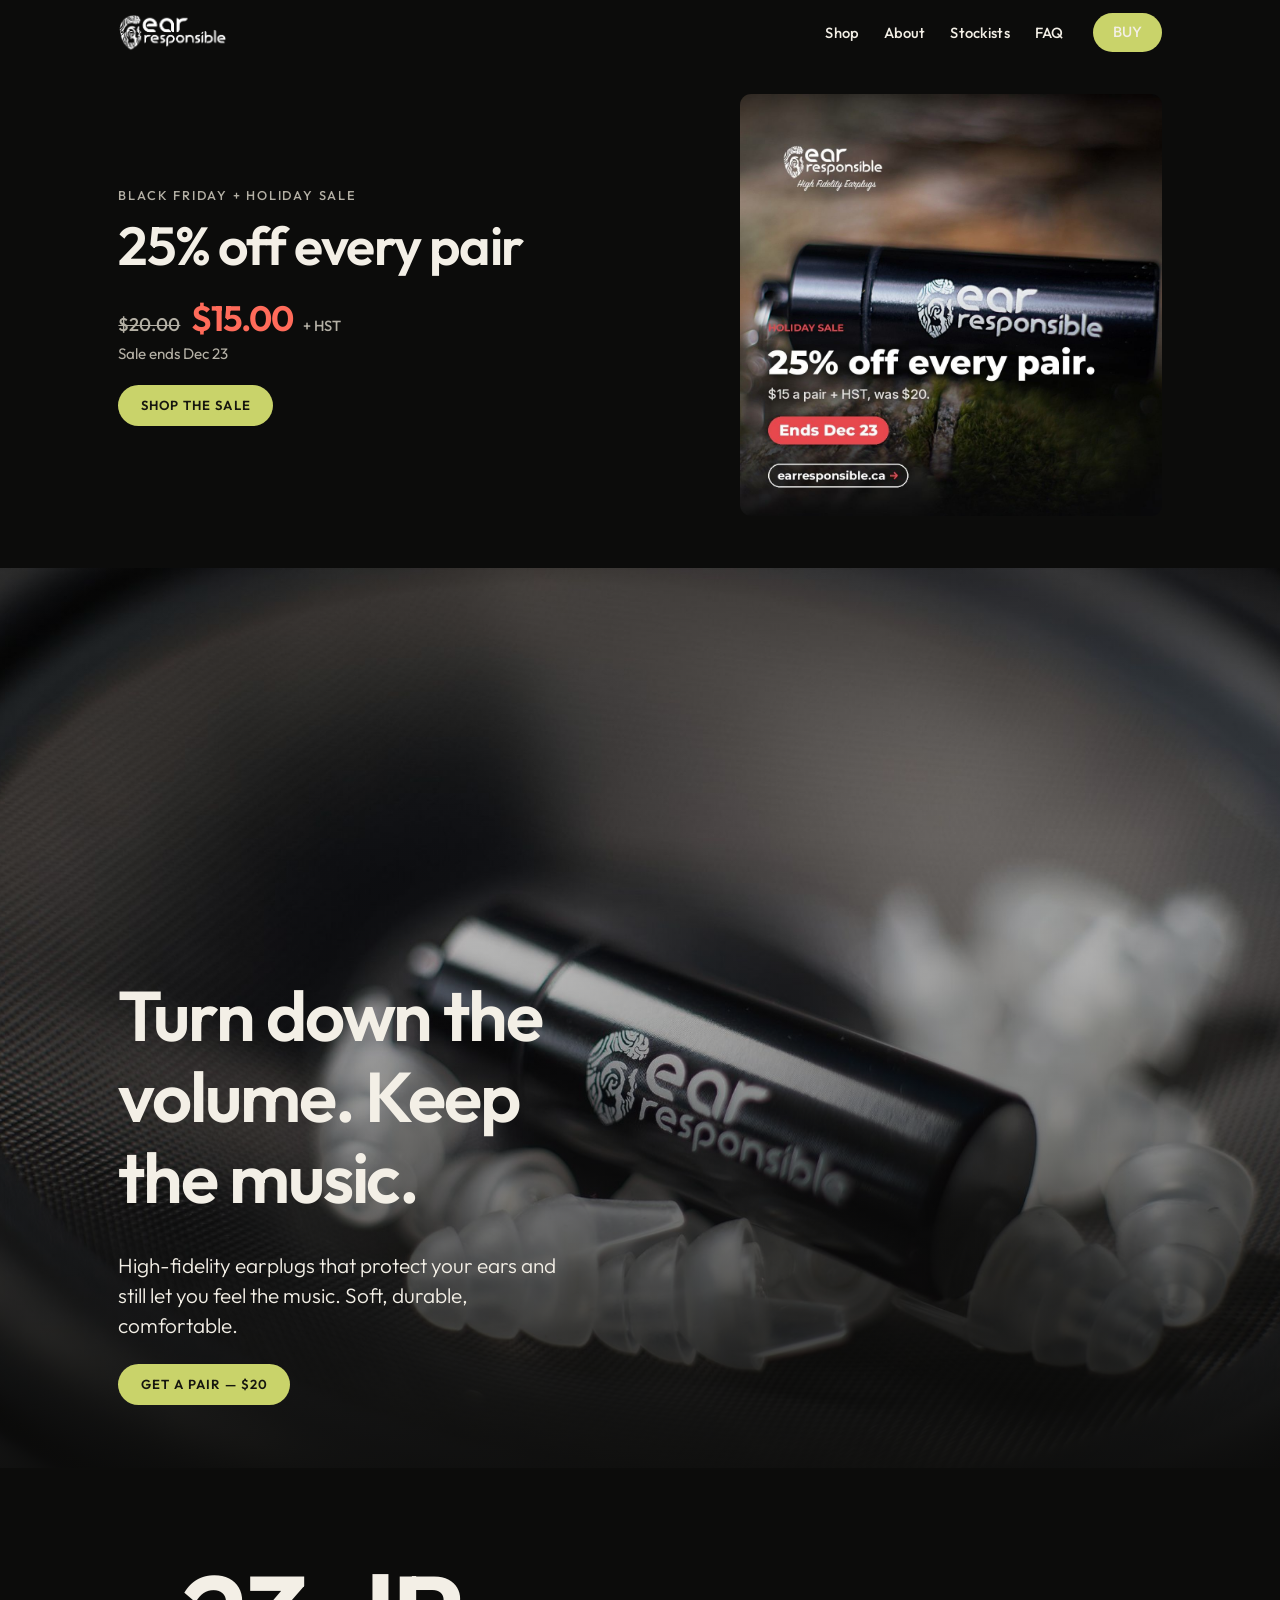
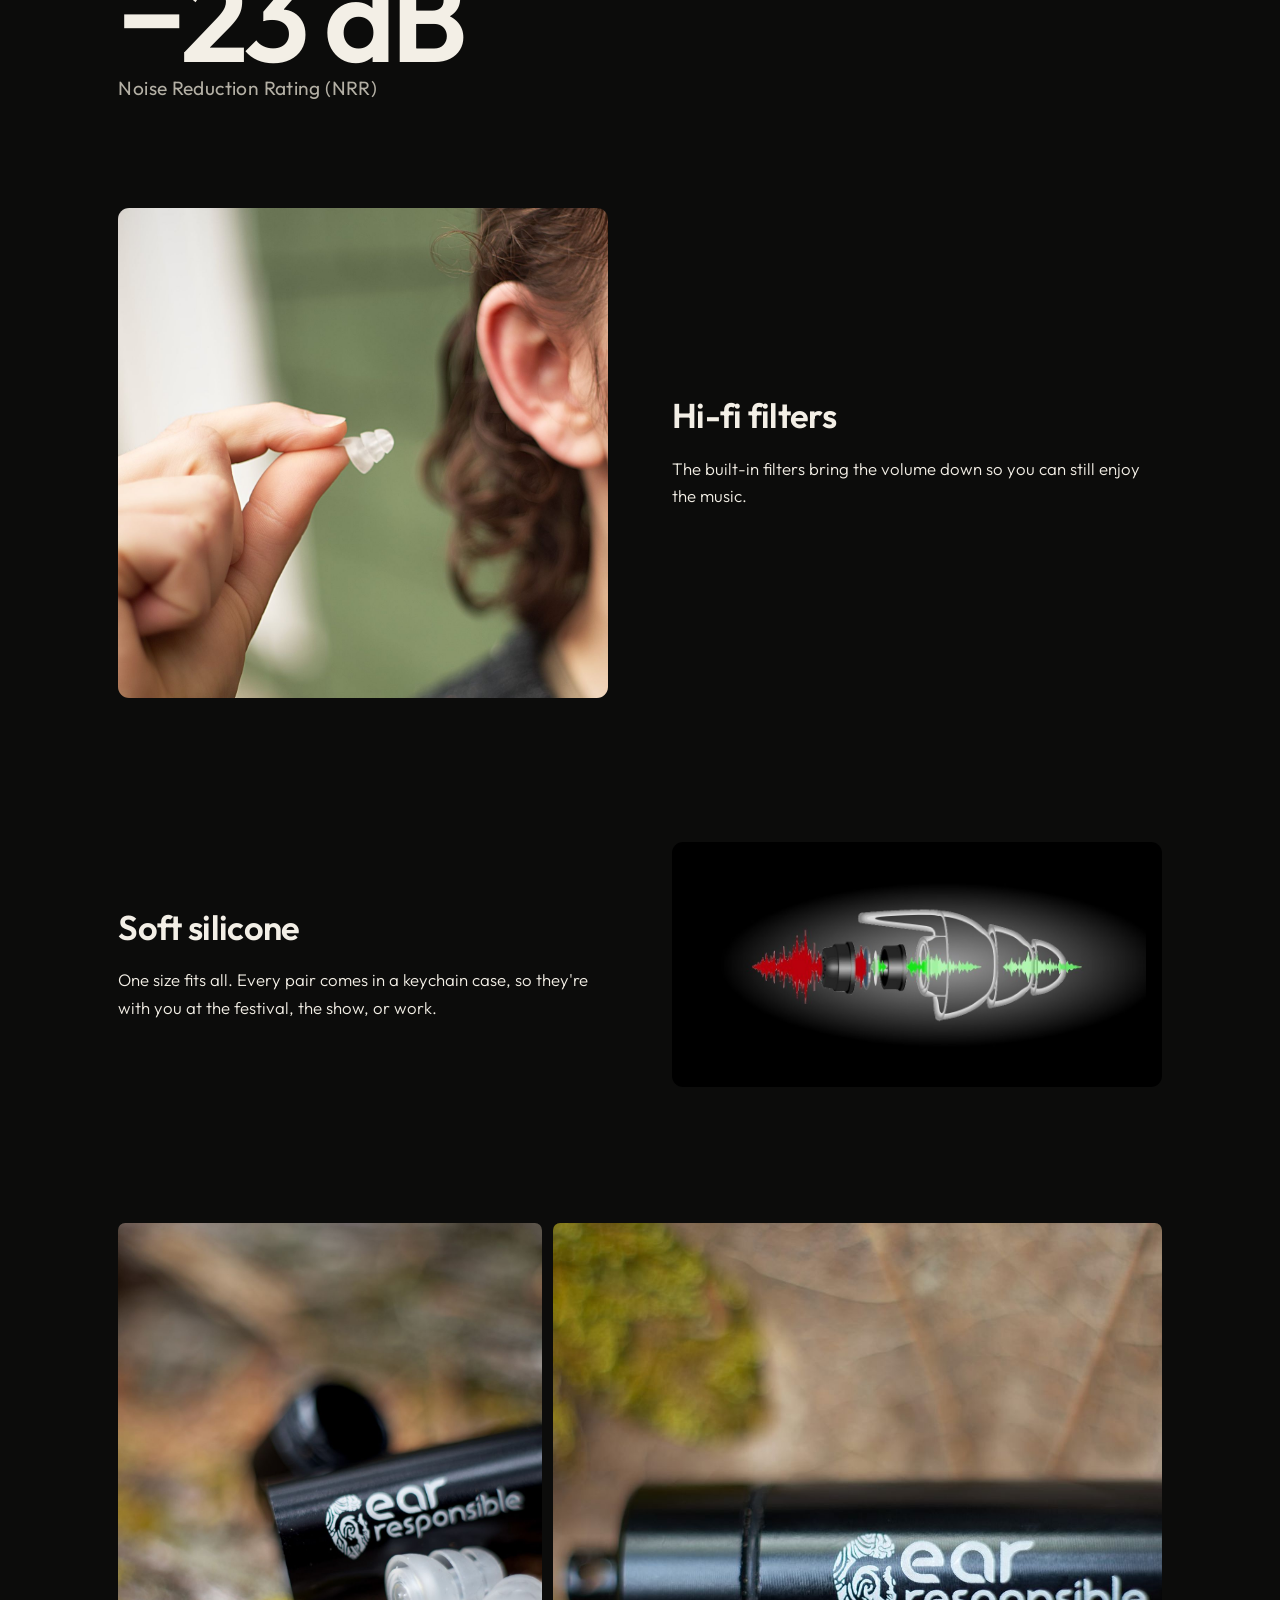
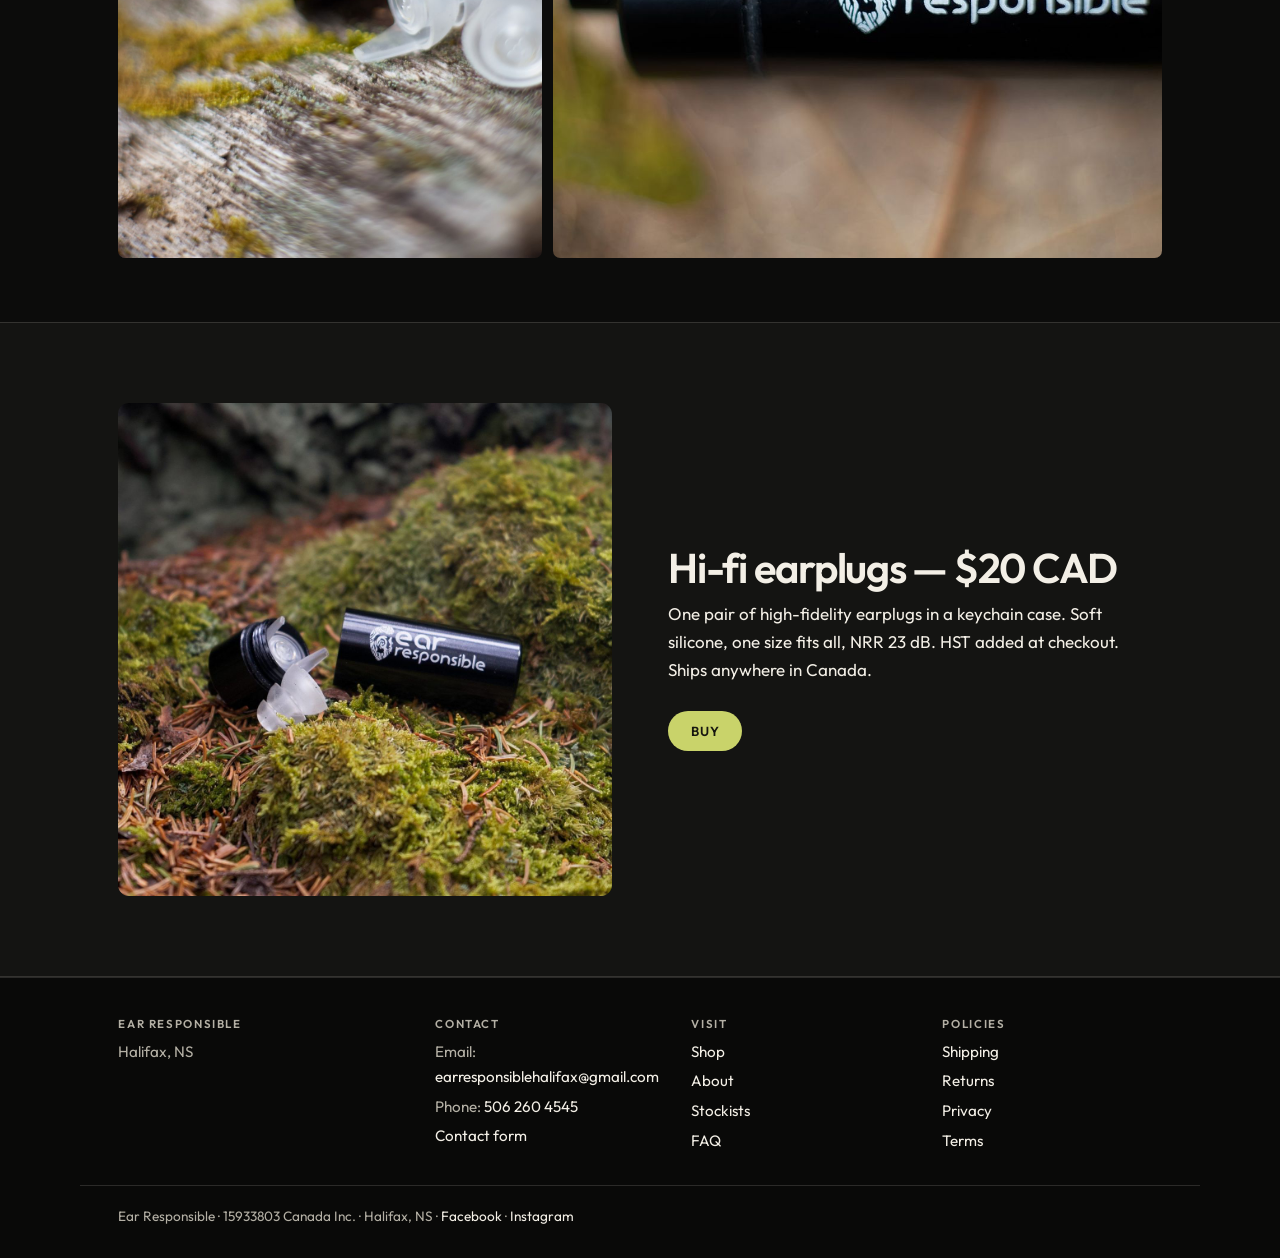
==== commit 82198b22: "Add a removable holiday sale banner to the homepage. The banner sits above the existing hero and kee" ====
--- a/index.html
+++ b/index.html
@@ -43,6 +43,32 @@
     </div>
   </header>
   <main id="content">
+    <!--
+      HOLIDAY SALE — delete this whole section after Dec 23, 2026.
+      Also delete the matching HOLIDAY SALE block in css/styles.css.
+      These links are not .js-buy, so they keep the sale Stripe link
+      instead of the regular $20 payment link.
+    -->
+    <section class="holiday-sale" aria-labelledby="holiday-sale-heading">
+      <div class="wrap holiday-sale-grid">
+        <div class="holiday-sale-copy">
+          <p class="eyebrow">Black Friday + Holiday Sale</p>
+          <h2 id="holiday-sale-heading">25% off every pair</h2>
+          <p class="holiday-sale-price">
+            <s class="holiday-sale-was"><span class="visually-hidden">Was </span>$20.00</s>
+            <span class="holiday-sale-now"><span class="visually-hidden">Now </span>$15.00</span>
+            <span class="holiday-sale-hst">+ HST</span>
+          </p>
+          <p class="holiday-sale-ends">Sale ends Dec 23</p>
+          <a class="btn btn-accent" href="https://buy.stripe.com/dRm7sMb3gccOa2xgWG3F601">Shop the sale</a>
+        </div>
+        <a class="holiday-sale-photo" href="https://buy.stripe.com/dRm7sMb3gccOa2xgWG3F601">
+          <img src="assets/holiday-sale.jpg" width="1080" height="1080" alt="Holiday sale graphic of the Ear Responsible earplug case on moss. It reads 25% off every pair, $15 a pair plus HST, was $20, ends December 23." fetchpriority="high">
+        </a>
+      </div>
+    </section>
+    <!-- /HOLIDAY SALE -->
+
     <section class="hero" aria-label="Featured">
       <img class="hero-img" src="assets/hero.jpg" width="1918" height="1280" alt="A black Ear Responsible keychain case and several clear earplugs sitting in a speaker cone." fetchpriority="high">
       <div class="hero-content wrap">
--- a/css/styles.css
+++ b/css/styles.css
@@ -338,6 +338,108 @@
   }
 }
 
+/* ---------- HOLIDAY SALE (delete this block after Dec 23, 2026) ---------- */
+
+.holiday-sale {
+  --sale: #ff6b5a; /* 7:1 on --bg */
+  padding-top: calc(var(--header-h) + 1.15rem);
+  padding-bottom: clamp(1.35rem, 4vw, 2.8rem);
+}
+
+.holiday-sale-grid {
+  display: grid;
+  gap: 1.35rem;
+  align-items: start;
+}
+
+.holiday-sale-copy .eyebrow {
+  margin-bottom: 0.55rem;
+}
+
+.holiday-sale h2 {
+  margin: 0 0 0.45em;
+  font-size: clamp(1.85rem, 6.6vw, 3.35rem);
+  font-weight: 600;
+  letter-spacing: -0.03em;
+  text-wrap: balance;
+}
+
+.holiday-sale-price {
+  display: flex;
+  flex-wrap: wrap;
+  align-items: baseline;
+  gap: 0.35rem 0.65rem;
+  margin: 0 0 0.35rem;
+  line-height: 1;
+}
+
+.holiday-sale-was {
+  color: var(--muted);
+  font-size: 1.15rem;
+  font-weight: 500;
+  text-decoration: line-through;
+  text-decoration-thickness: 0.08em;
+}
+
+.holiday-sale-now {
+  color: var(--sale);
+  font-size: clamp(1.7rem, 4.2vw, 2.2rem);
+  font-weight: 650;
+  letter-spacing: -0.03em;
+}
+
+.holiday-sale-hst {
+  color: var(--muted);
+  font-size: 0.92rem;
+  font-weight: 500;
+}
+
+.holiday-sale-ends {
+  margin: 0 0 1.15rem;
+  color: var(--muted);
+  font-size: 0.95rem;
+}
+
+.holiday-sale-photo {
+  display: block;
+  max-width: 32rem;
+  border-radius: var(--radius);
+  overflow: hidden;
+  text-decoration: none;
+  background: var(--bg-2);
+}
+
+.holiday-sale-photo img {
+  width: 100%;
+  height: auto;
+  aspect-ratio: 1 / 1;
+  object-fit: cover;
+}
+
+.holiday-sale a:focus-visible {
+  outline: 2px solid var(--accent);
+  outline-offset: 3px;
+}
+
+@media (min-width: 800px) {
+  .holiday-sale {
+    padding-top: calc(var(--header-h) + 1.75rem);
+    padding-bottom: clamp(2rem, 5vw, 3.25rem);
+  }
+
+  .holiday-sale-grid {
+    grid-template-columns: 1.15fr 0.85fr;
+    gap: clamp(1.75rem, 4vw, 3.5rem);
+    align-items: center;
+  }
+
+  .holiday-sale-photo {
+    max-width: none;
+    justify-self: end;
+    width: 100%;
+  }
+}
+
 /* ---------- Hero ---------- */
 
 .hero {
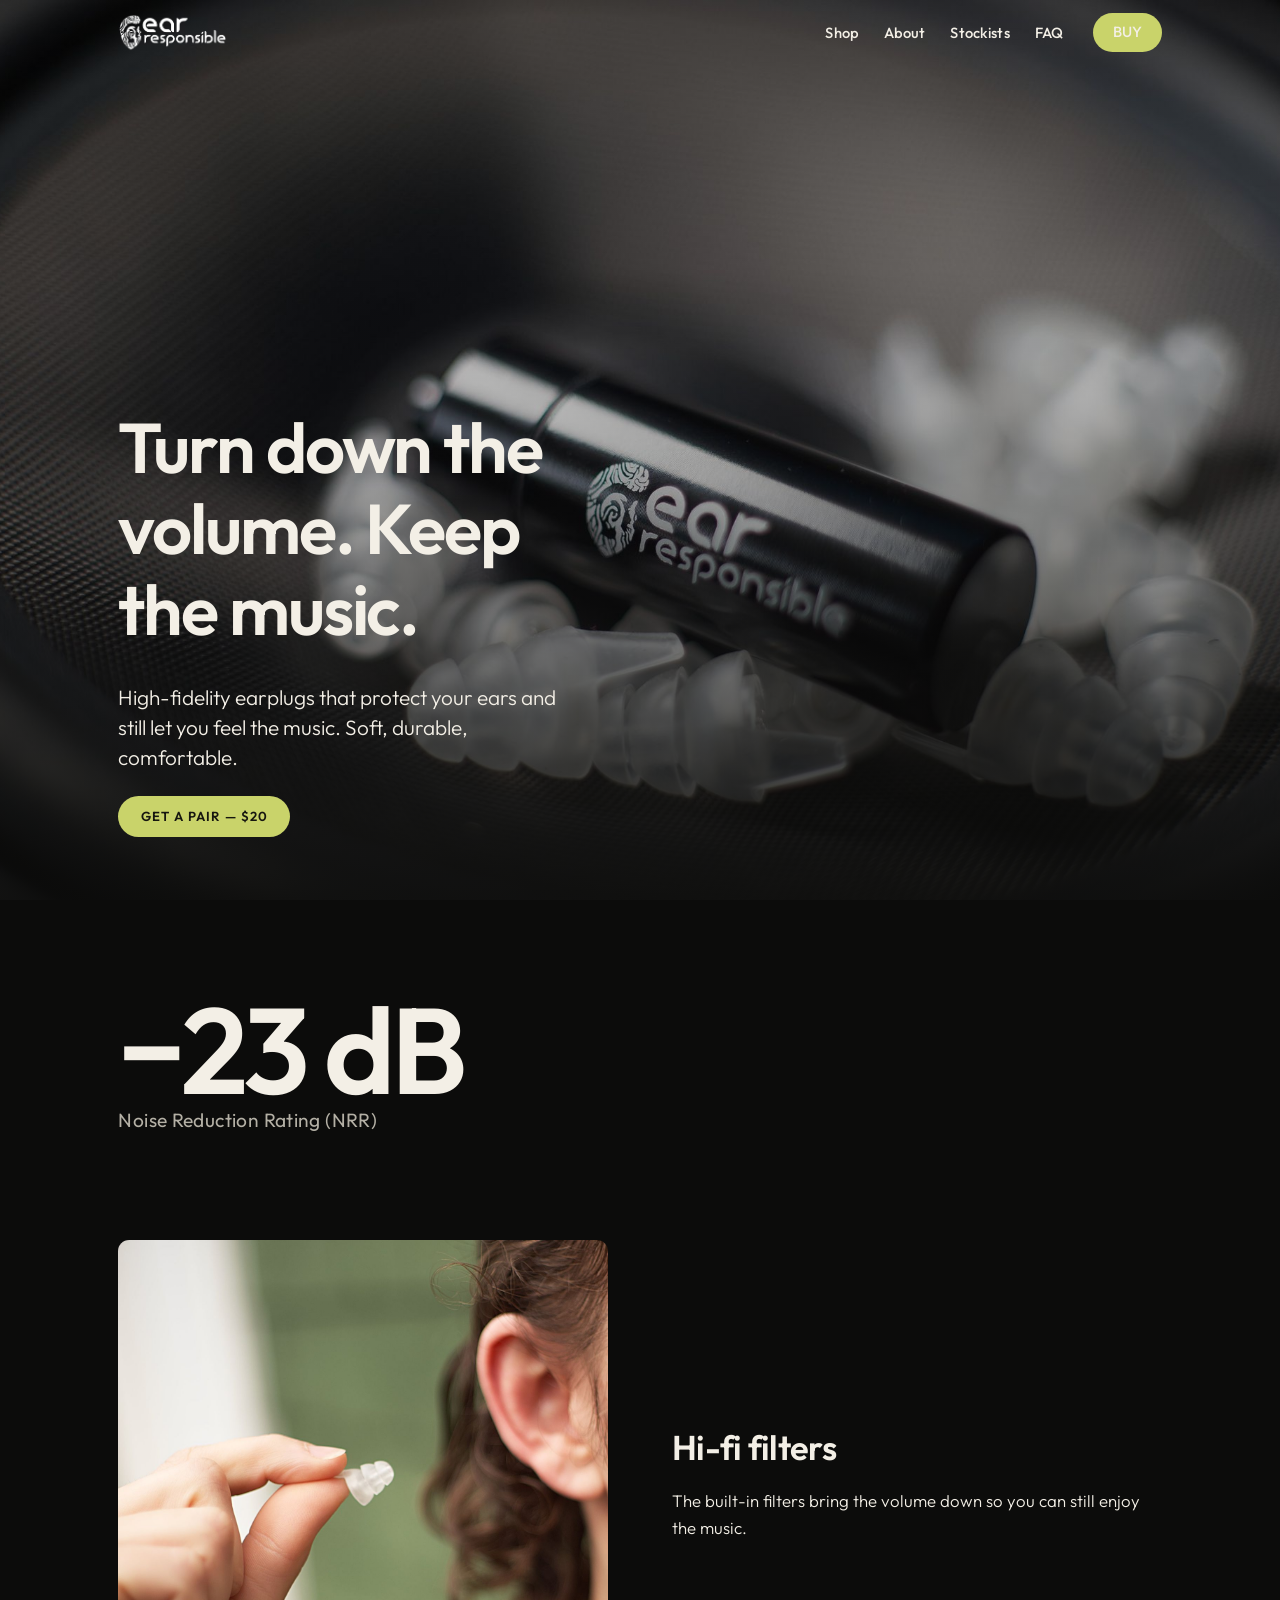
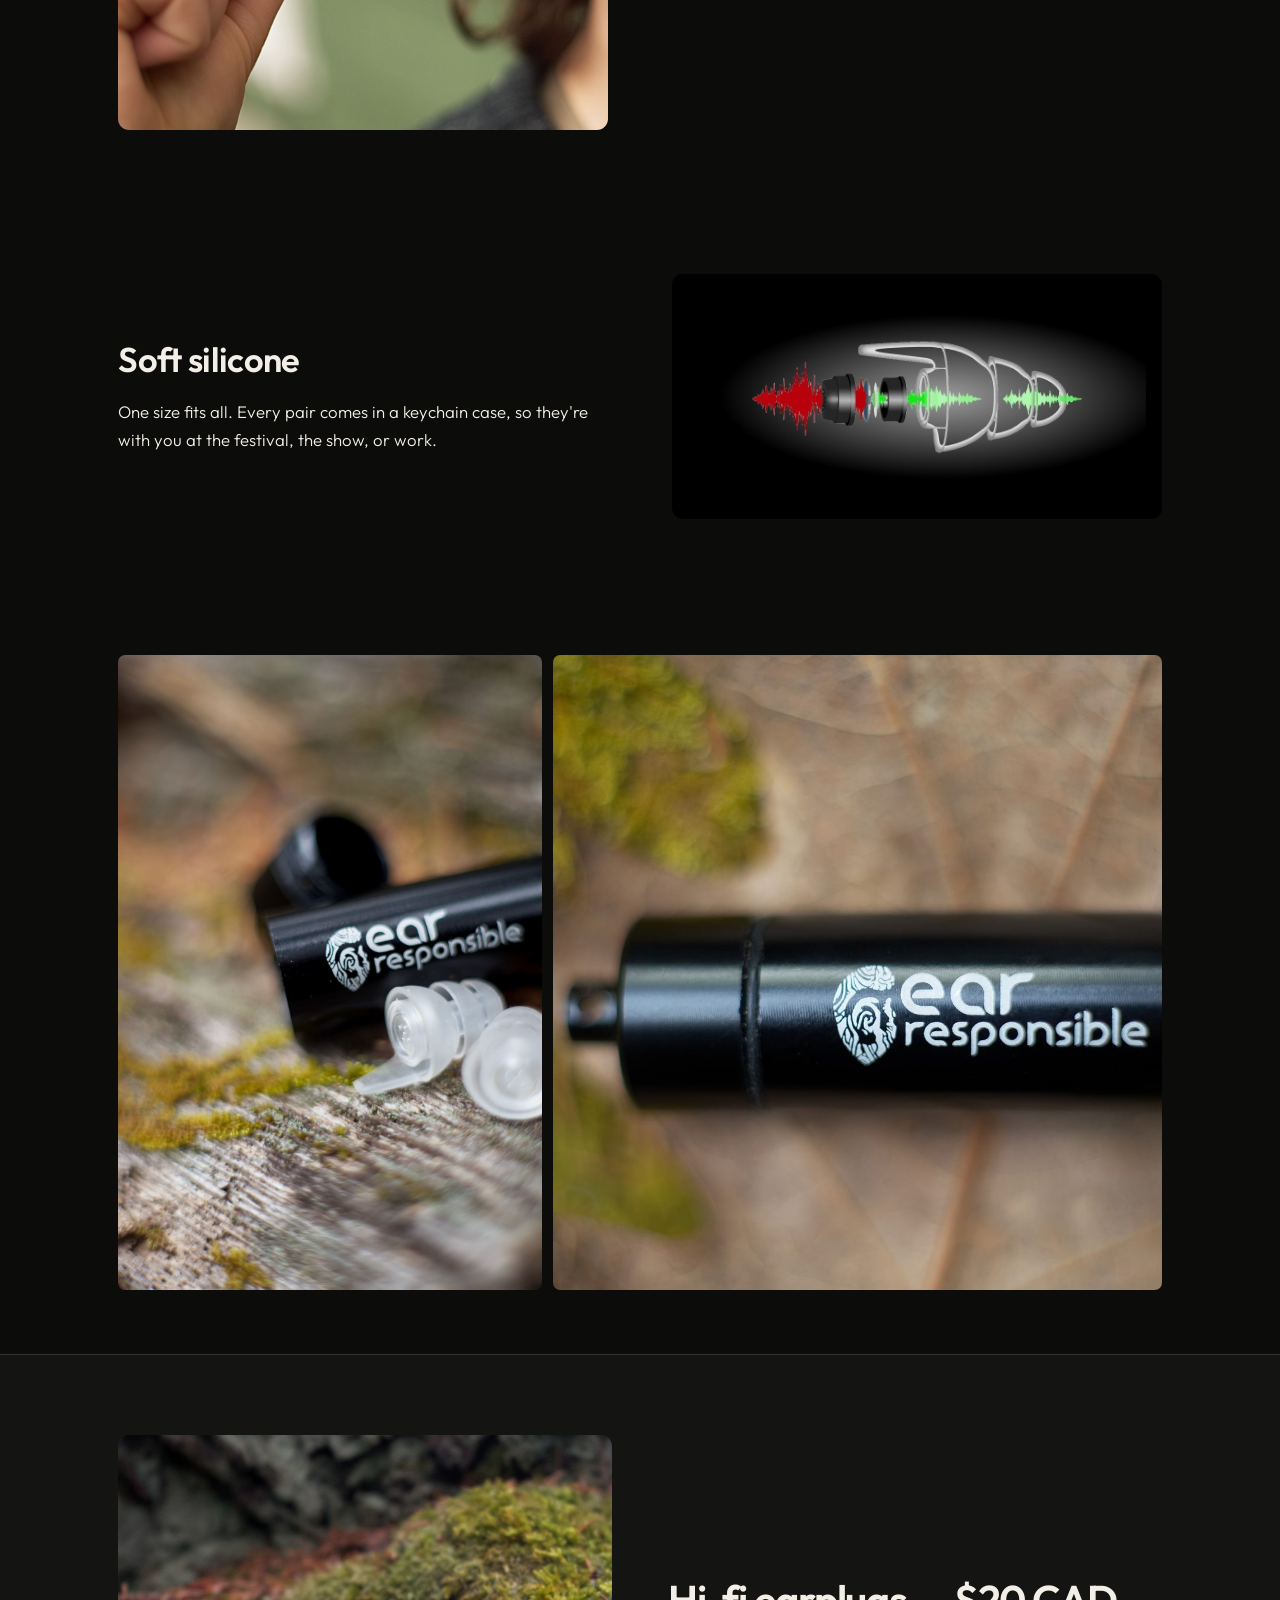
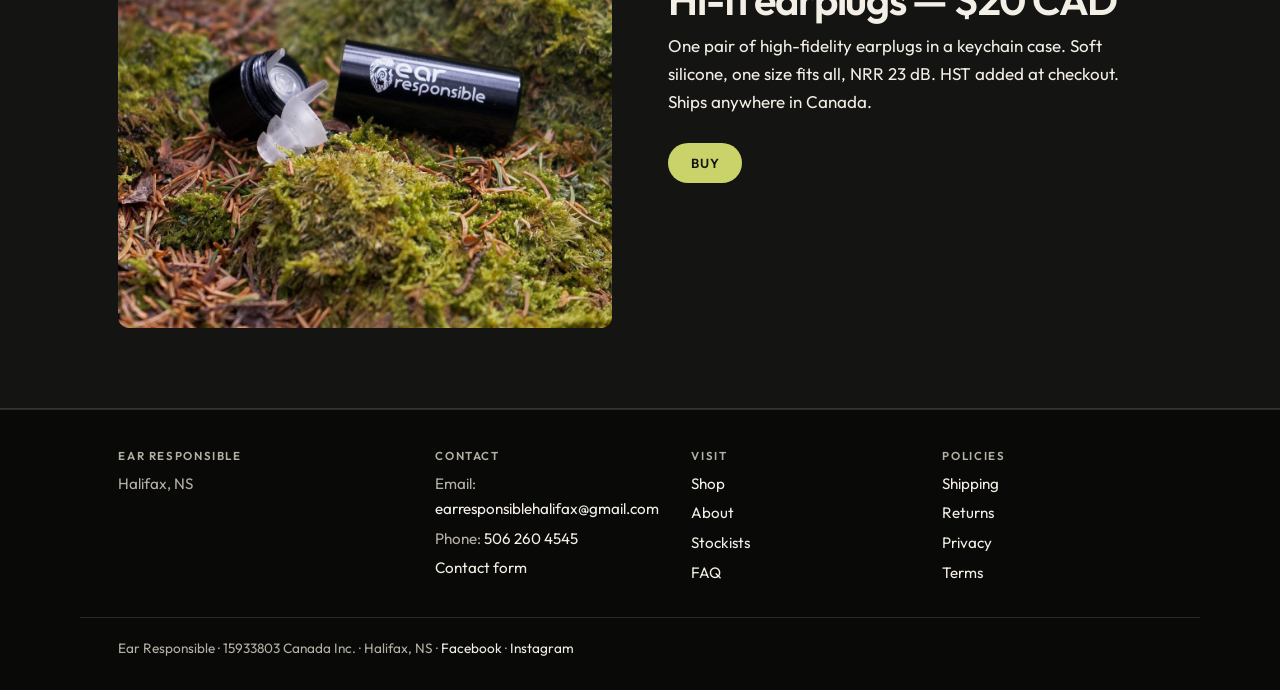
==== commit fe0a3235: "Limit the Black Friday banner to Nov 23–30. Retitle the sale, redraw the promo graphic, and keep the" ====
--- a/index.html
+++ b/index.html
@@ -17,6 +17,34 @@
   <meta property="og:image" content="https://www.earresponsible.ca/assets/hero.jpg">
   <meta name="twitter:card" content="summary_large_image">
   <link rel="stylesheet" href="css/styles.css">
+  <!--
+    BLACK FRIDAY SALE — delete this script with the banner after Nov 30, 2026.
+    The banner stays hidden unless the clock is inside the sale window, so it
+    does not flash in before Nov 23. America/Halifax is UTC−4 on these dates.
+  -->
+  <script>
+  (function () {
+    var parts = new Intl.DateTimeFormat("en-US", {
+      timeZone: "America/Halifax",
+      year: "numeric",
+      month: "2-digit",
+      day: "2-digit",
+      hour: "2-digit",
+      minute: "2-digit",
+      hourCycle: "h23"
+    }).formatToParts(new Date());
+    var get = function (type) {
+      for (var i = 0; i < parts.length; i++) {
+        if (parts[i].type === type) return parts[i].value;
+      }
+      return "";
+    };
+    var stamp = get("year") + get("month") + get("day") + get("hour") + get("minute");
+    if (stamp >= "202611230000" && stamp <= "202611302359") {
+      document.documentElement.classList.add("sale-live");
+    }
+  })();
+  </script>
   <script src="js/config.js"></script>
   <script src="js/site.js" defer></script>
 </head>
@@ -44,30 +72,30 @@
   </header>
   <main id="content">
     <!--
-      HOLIDAY SALE — delete this whole section after Dec 23, 2026.
-      Also delete the matching HOLIDAY SALE block in css/styles.css.
+      BLACK FRIDAY SALE — delete this whole section after Nov 30, 2026.
+      Also delete the matching block in css/styles.css and the script in the head.
       These links are not .js-buy, so they keep the sale Stripe link
       instead of the regular $20 payment link.
     -->
     <section class="holiday-sale" aria-labelledby="holiday-sale-heading">
       <div class="wrap holiday-sale-grid">
         <div class="holiday-sale-copy">
-          <p class="eyebrow">Black Friday + Holiday Sale</p>
+          <p class="eyebrow">Black Friday Sale</p>
           <h2 id="holiday-sale-heading">25% off every pair</h2>
           <p class="holiday-sale-price">
             <s class="holiday-sale-was"><span class="visually-hidden">Was </span>$20.00</s>
             <span class="holiday-sale-now"><span class="visually-hidden">Now </span>$15.00</span>
             <span class="holiday-sale-hst">+ HST</span>
           </p>
-          <p class="holiday-sale-ends">Sale ends Dec 23</p>
+          <p class="holiday-sale-ends">Sale ends Nov 30</p>
           <a class="btn btn-accent" href="https://buy.stripe.com/dRm7sMb3gccOa2xgWG3F601">Shop the sale</a>
         </div>
         <a class="holiday-sale-photo" href="https://buy.stripe.com/dRm7sMb3gccOa2xgWG3F601">
-          <img src="assets/holiday-sale.jpg" width="1080" height="1080" alt="Holiday sale graphic of the Ear Responsible earplug case on moss. It reads 25% off every pair, $15 a pair plus HST, was $20, ends December 23." fetchpriority="high">
+          <img src="assets/holiday-sale.jpg" width="1080" height="1080" alt="Black Friday sale graphic of the Ear Responsible earplug case on moss. It reads Black Friday Sale, 25% off every pair, $15 a pair plus HST, was $20, ends November 30.">
         </a>
       </div>
     </section>
-    <!-- /HOLIDAY SALE -->
+    <!-- /BLACK FRIDAY SALE -->
 
     <section class="hero" aria-label="Featured">
       <img class="hero-img" src="assets/hero.jpg" width="1918" height="1280" alt="A black Ear Responsible keychain case and several clear earplugs sitting in a speaker cone." fetchpriority="high">
--- a/css/styles.css
+++ b/css/styles.css
@@ -338,12 +338,18 @@
   }
 }
 
-/* ---------- HOLIDAY SALE (delete this block after Dec 23, 2026) ---------- */
+/* ---------- BLACK FRIDAY SALE (delete this block after Nov 30, 2026) ---------- */
+/* Hidden unless the head script adds sale-live during the sale window. */
 
 .holiday-sale {
   --sale: #ff6b5a; /* 7:1 on --bg */
+  display: none;
   padding-top: calc(var(--header-h) + 1.15rem);
   padding-bottom: clamp(1.35rem, 4vw, 2.8rem);
+}
+
+html.sale-live .holiday-sale {
+  display: block;
 }
 
 .holiday-sale-grid {
